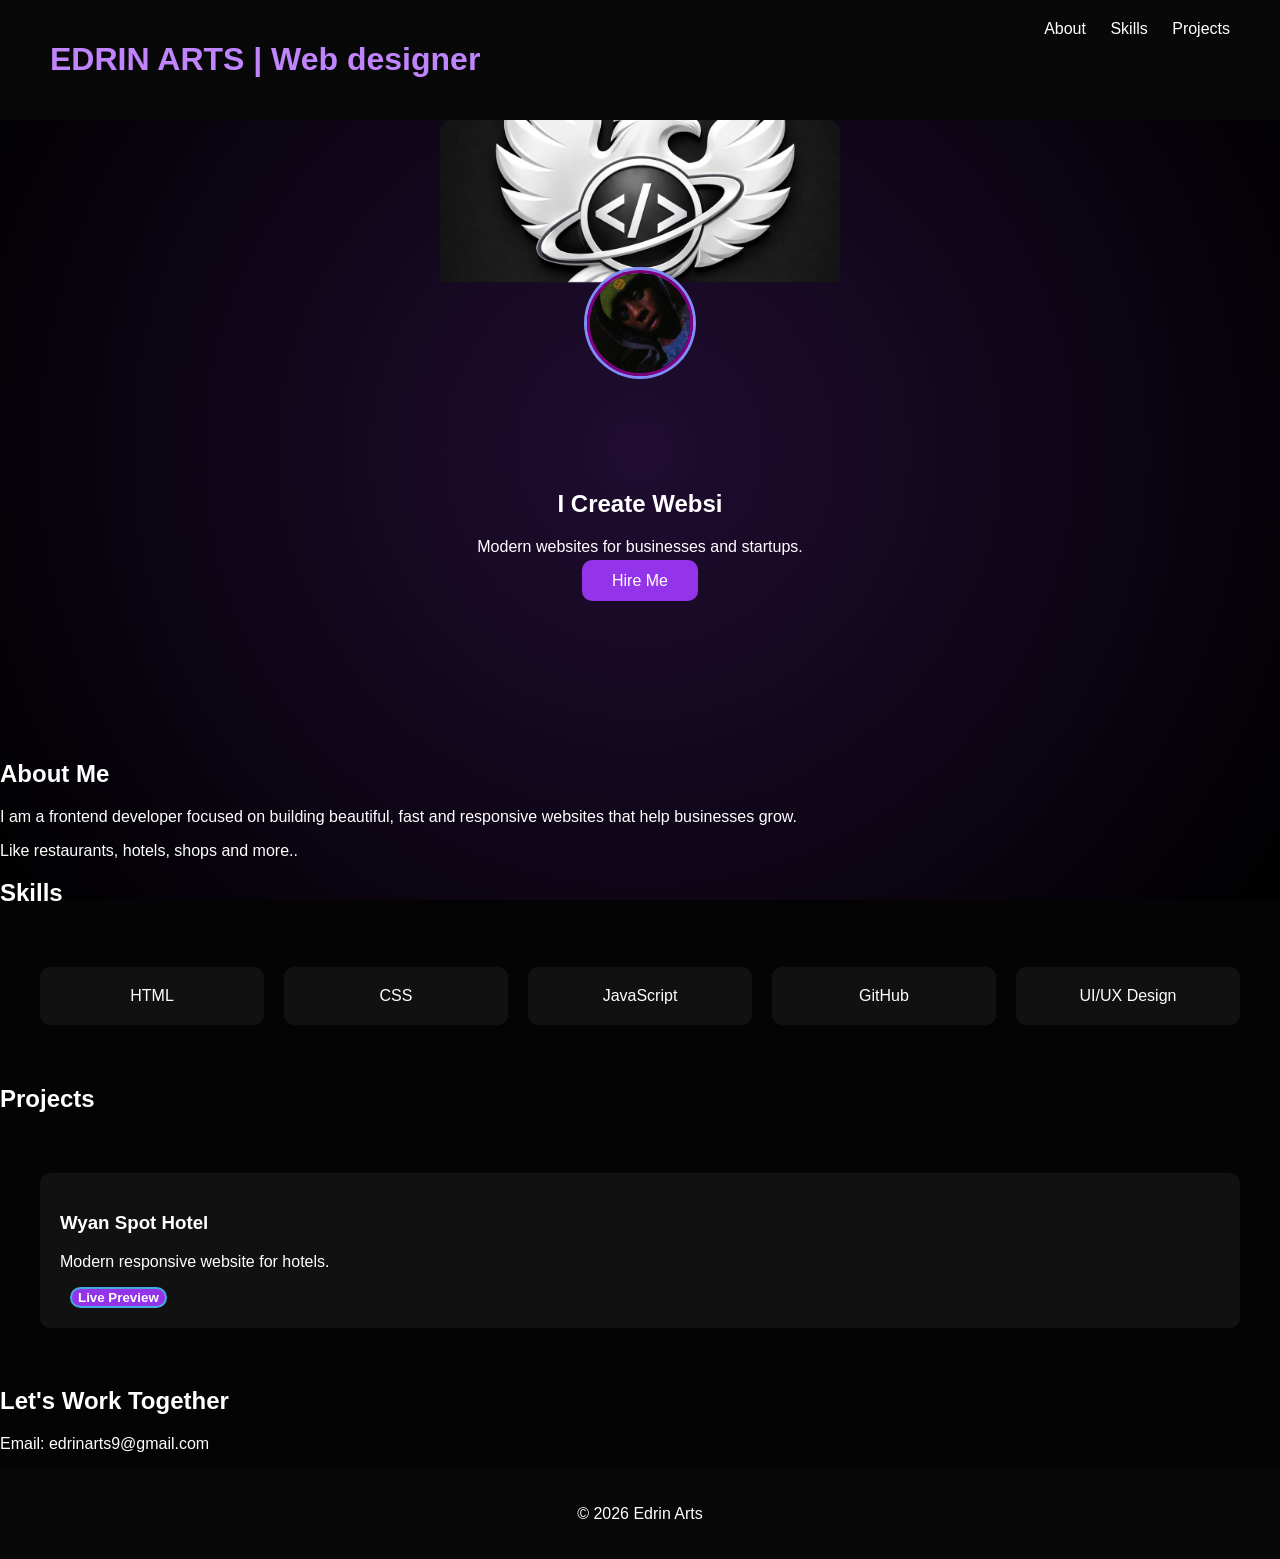
==== index.html @ 48c4de38 "Add files via upload" ====
<!DOCTYPE html>
<html lang="en">

<head>

<meta charset="UTF-8">
<meta name="viewport" content="width=device-width, initial-scale=1.0">

<meta property="og:title" content="Edrin Arts | Web Developer">
<meta property="og:description" content="Modern websites built with HTML, CSS and JavaScript.">
<meta property="og:image" content="preview.png">
<meta property="og:type" content="website">


<title>Edrin Arts | Web Developer & Frontend Designer</title>

<meta name="description" content="Edrin Arts is a frontend web developer who builds modern websites using HTML, CSS and JavaScript. Available for freelance work.">


<link rel="stylesheet" href="style.css">

</head>

<body>

<div id="particles"></div>

<header>

<h1 class="logo">EDRIN ARTS | Web designer</h1>



<nav>


  <a href="#about">About</a>
  <a href="#skills">Skills</a>
  <a href="#projects">Projects</a>
  



</nav>

</header>



<section class="profile">
<div class="profile-container"> 

<div class="background-profile" style="background-image: url(phoenix.png);">
</div> 


<div > 
   <img src="edrine.jpg" class="edrine">
</div> 

</div>
  
</section>



<section class="hero">
  
  
<h2>I Create <span id="typing"></span></h2>

<p>Modern websites for businesses and startups.</p>


<a class="btn" href="https://wa.me/256701114363?text=Hello%20I%20am%20interested%20in%20your%20website%20services">
 Hire Me
</a>

</section>


<section id="about">

<h2>About Me</h2>

<p>

I am a frontend developer focused on building beautiful,
fast and responsive websites that help businesses grow.

</p>
<p>Like restaurants, hotels, shops and more..</p>

</section>


<section id="skills">

<h2>Skills</h2>

<div class="skills">

<div class="card">HTML</div>
<div class="card">CSS</div>
<div class="card">JavaScript</div>
<div class="card">GitHub</div>
<div class="card">UI/UX Design</div>

</div>

</section>


<section id="projects">

<h2>Projects</h2>

<div class="projects">

<div class="project">

<h3>Wyan Spot Hotel</h3>


<p>Modern responsive website for hotels.</p>


<a href="https://edrinarts10-a11y.github.io/WAYNE-SPOT-HOTEL/index.html">
  <button class="project-button">Live Preview</button>
</a>


</div>




</div>

</section>



<section id="contact">

<h2>Let's Work Together</h2>

<p>Email: edrinarts9@gmail.com</p>



</section>


<footer>

<p>© 2026 Edrin Arts</p>

</footer>

<script src="script.js"></script>

</body>

</html>
---- style.css ----
body{

margin:0;
font-family:Arial;
background:#040404;
color:white;

}

#particles{

position:fixed;
width:100%;
height:100%;
background:radial-gradient(circle,#9333ea33,#000);
z-index:-1;

}

header{

display:flex;
justify-content:space-between;
padding:20px 50px;
background:#080808;

}

.logo{

color:#c084fc;

}

nav a{

margin-left:20px;
text-decoration:none;
color:white;

}

  .profile-container {
    
    position: relative; 
    width: 400px; 
    margin: 0 auto;
    
}

.background-profile { 
  
  height: 200px; 
  background-size: cover; 
  background-position: center; 
  border-radius: 10px 10px 0 0;
  
  
}

.edrine{ 
  
  position: absolute; 
  top: 150px; 
  left: 50%; 
  transform: translateX(-50%); 
  width: 100px; 
  height: 100px; 
  border-radius: 50%; 
  border: 3px solid purple; 
  box-shadow: 0 0 0 3px #818CF8;
  object-fit: cover;
  
}


.hero{

text-align:center;
padding:150px 20px;

}

.btn{

background:#9333ea;
padding:12px 30px;
border-radius:10px;
text-decoration:none;
color:white;

}

.skills{

display:grid;
grid-template-columns:repeat(auto-fit,minmax(150px,1fr));
gap:20px;
padding:40px;

}

.card{

background:#111;
padding:20px;
border-radius:10px;
text-align:center;
transition:0.3s;

}

.card:hover{

box-shadow:0 0 20px #9333ea;
transform:scale(1.1);

}

.projects{

display:grid;
grid-template-columns:repeat(auto-fit,minmax(250px,1fr));
gap:20px;
padding:40px;

}

.project{

background:#111;
padding:20px;
border-radius:10px;

}

.project:hover{

box-shadow:0 0 20px #9333ea;

}

.project-button{
 
    color: white;
    background-color: #9333ea;
    padding: 10 20;
    margin-left: 10px;
    margin-right: 10px;
    border-radius: 20px;
    border-color: #4AD;
    border-style: solid;
    font-weight: bold;
    transition: 0.15s; 
  
}

.project-button:active{
  
    padding: 20 32;
    margin: 0 0;
    
 }

.reviews{

display:flex;
gap:20px;
padding:40px;

}

.review{

background:#111;
padding:20px;
border-radius:10px;

}

footer{

text-align:center;
padding:20px;
background:#080808;

}


/*mobile view*/
@media (min-width: 320) (max-width: 480) {
/*css*/
  .menu-toggle {
    display: block;
  }
  nav ul {
    display: none;
    flex-direction: column;
    background: black;
    position: absolute;
    top: 66px;
    right: 0;
    background: rgba(0, 0, 0, 0.85);
    z-index: 1000;
    width: 90%;
    padding: 10px 0;
    border-radius: 8px;
  }

  nav ul.show {
    display: flex;
  }

  nav ul li {
    text-align: center;
    padding: 10px 0;
  }

}
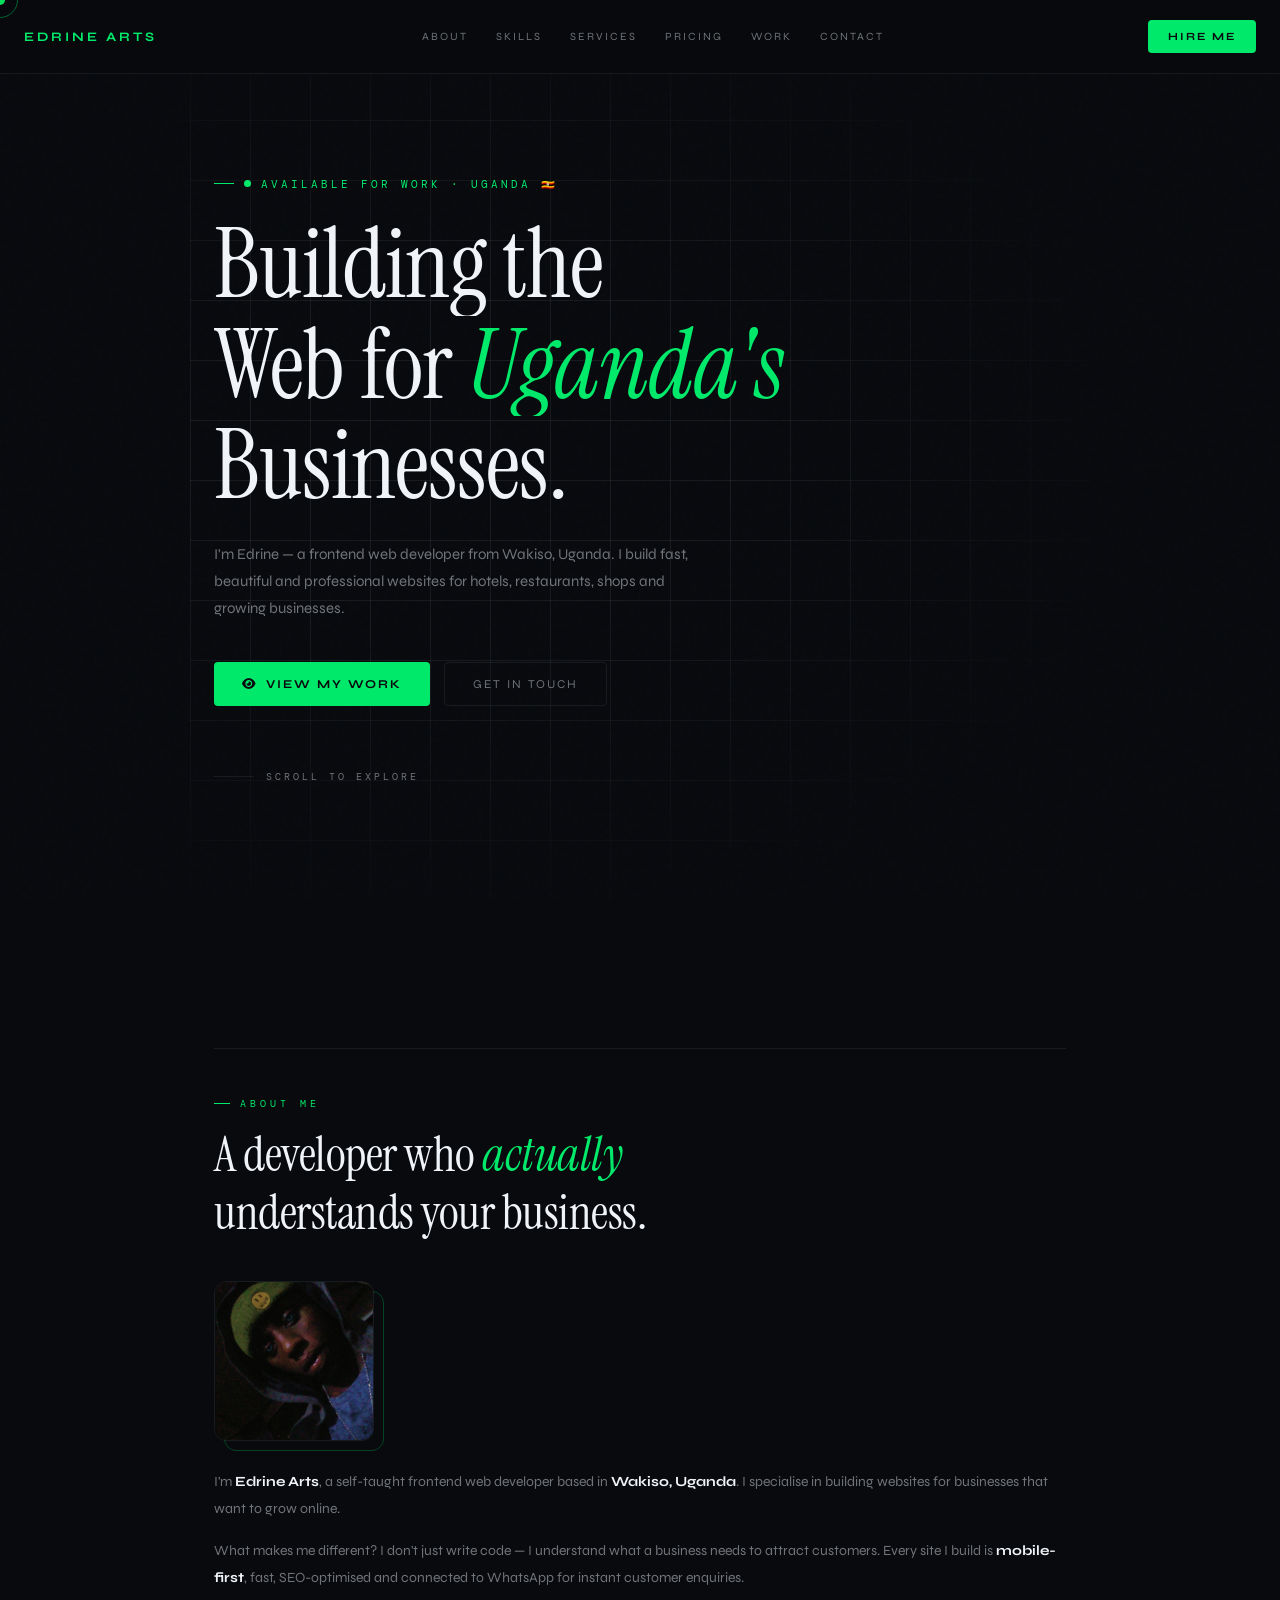
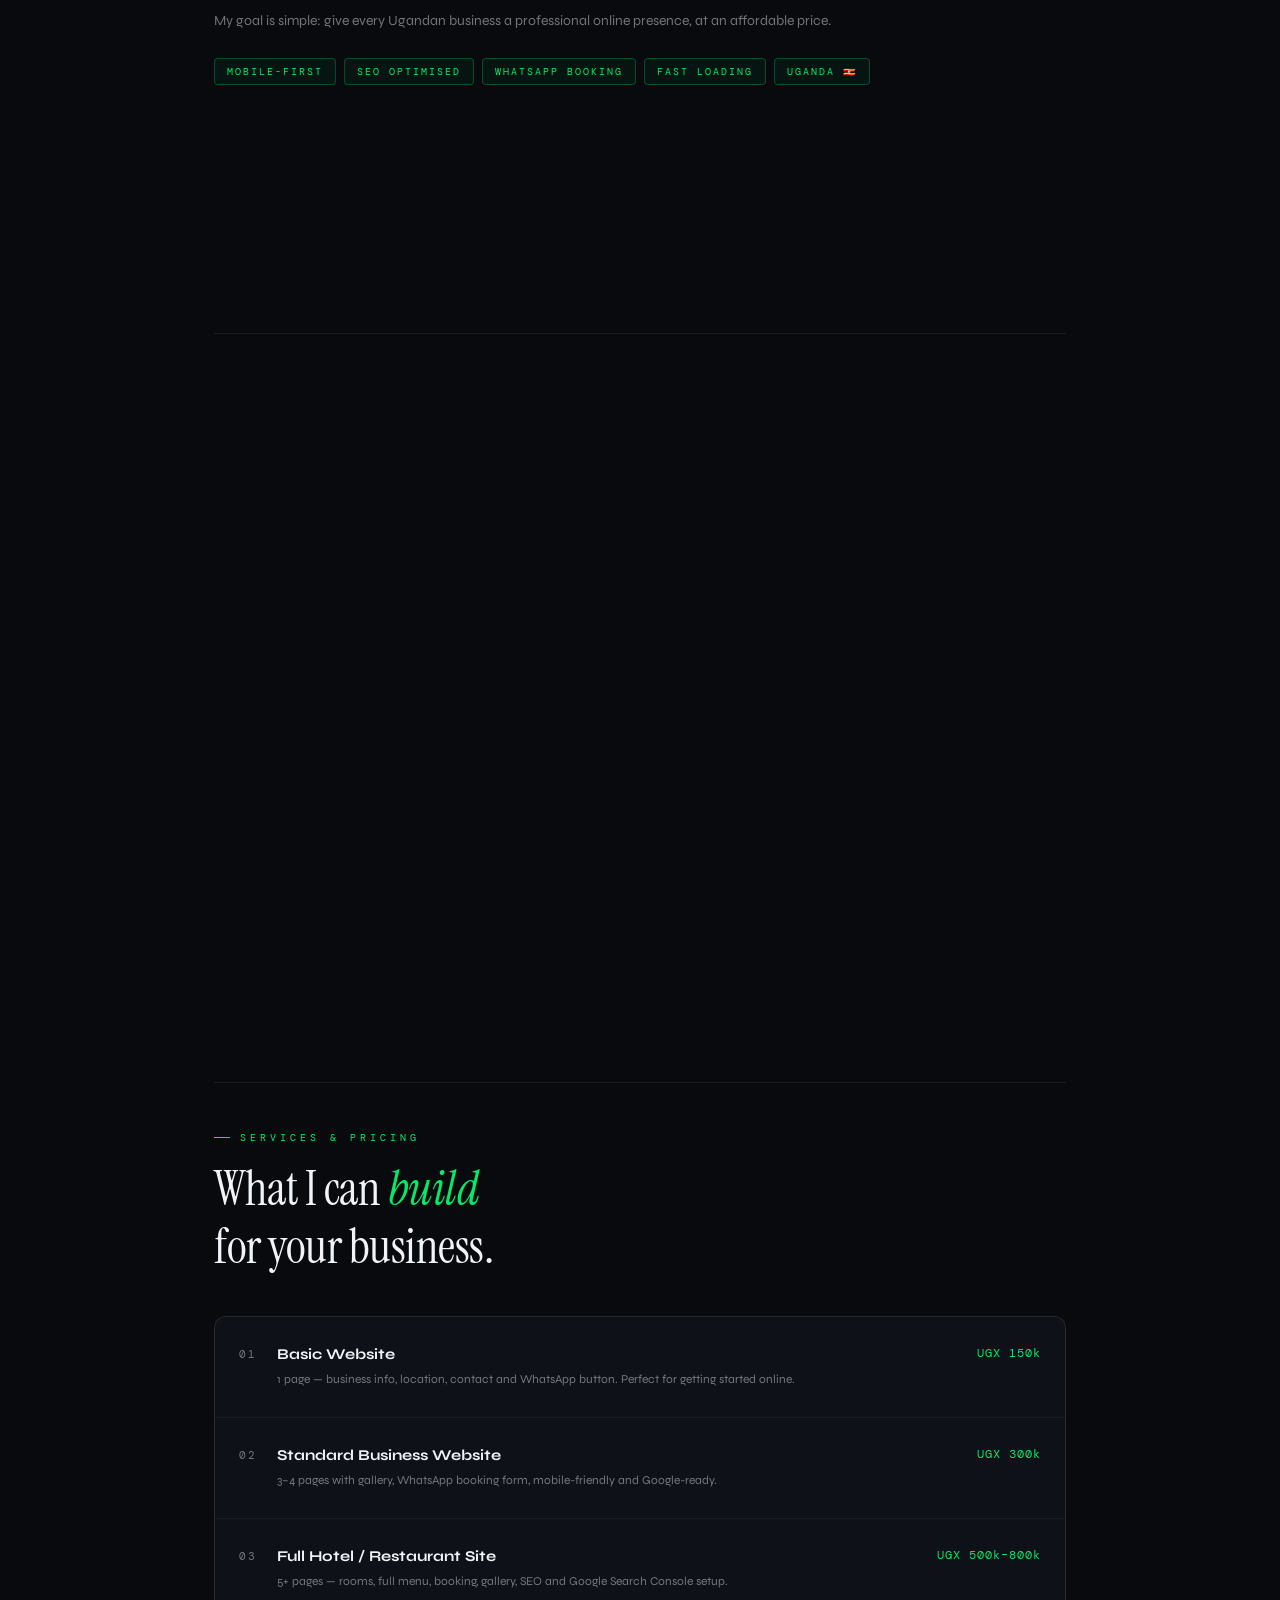
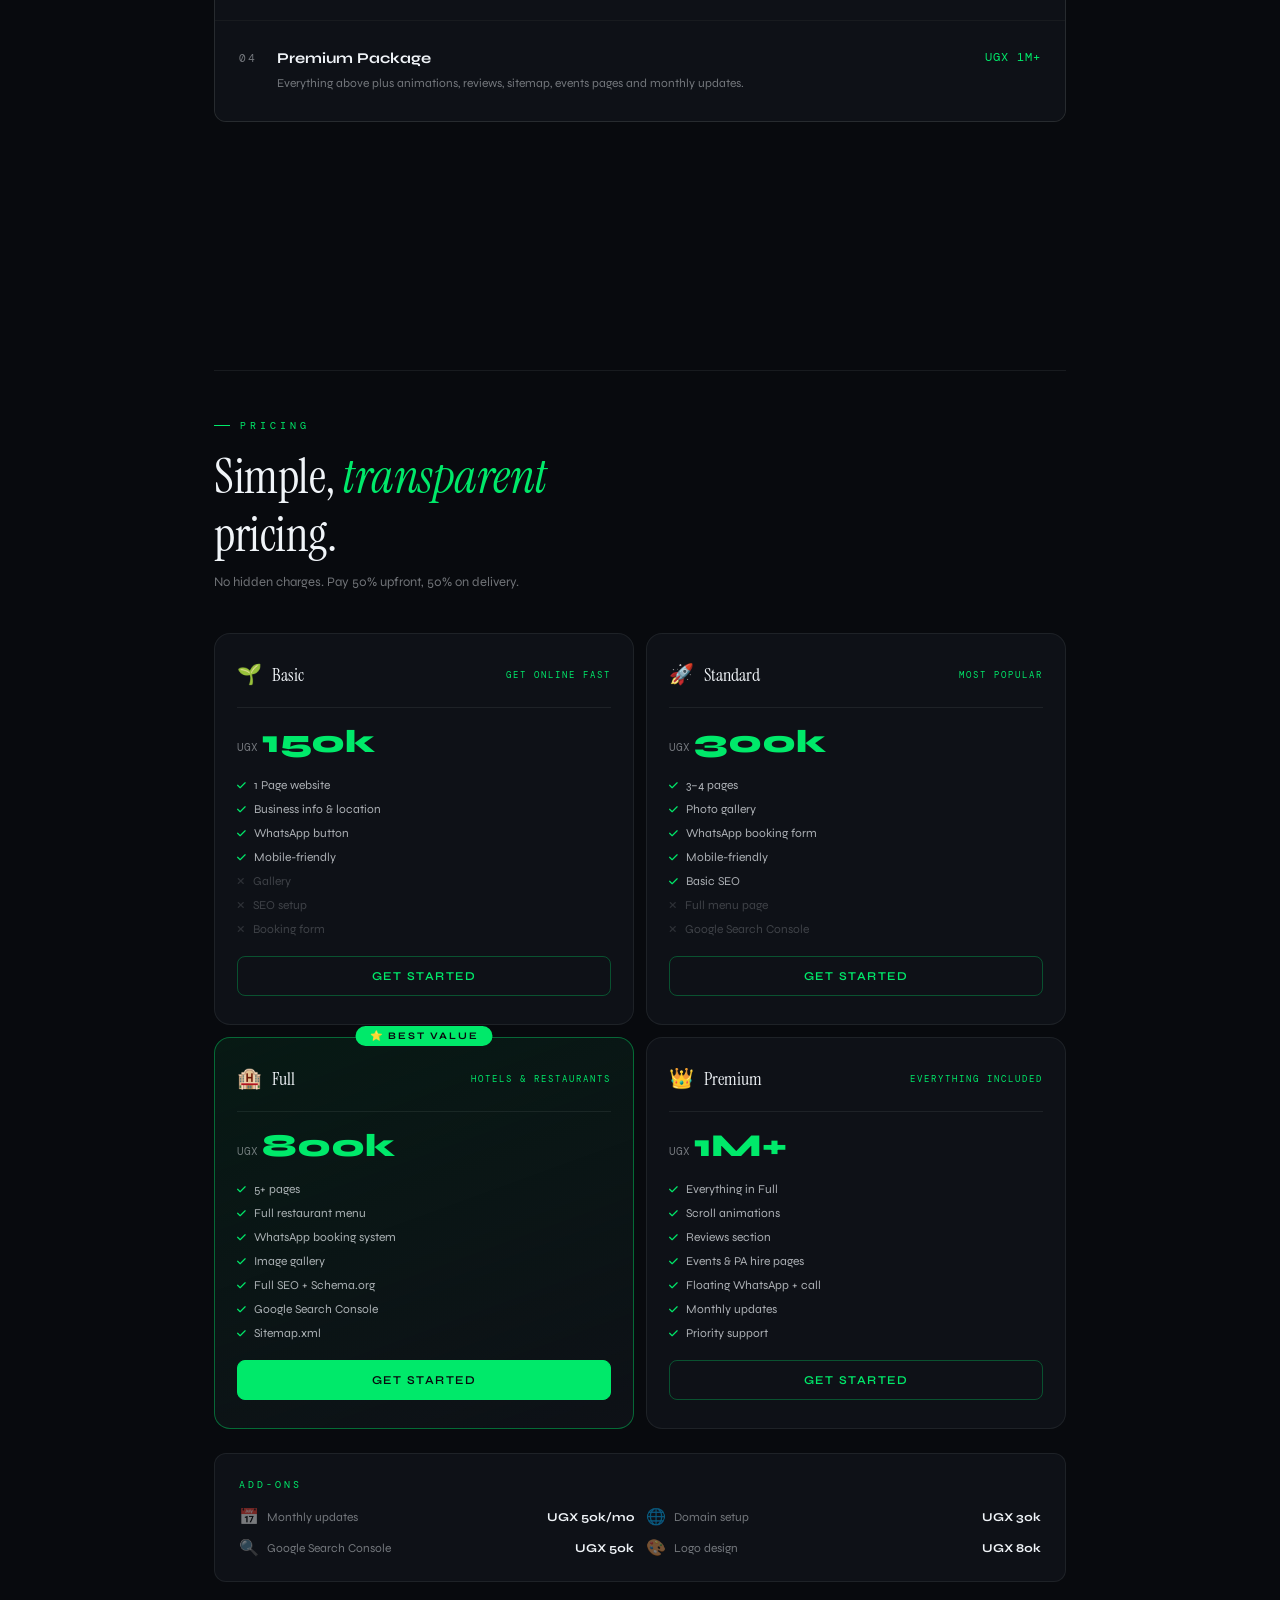
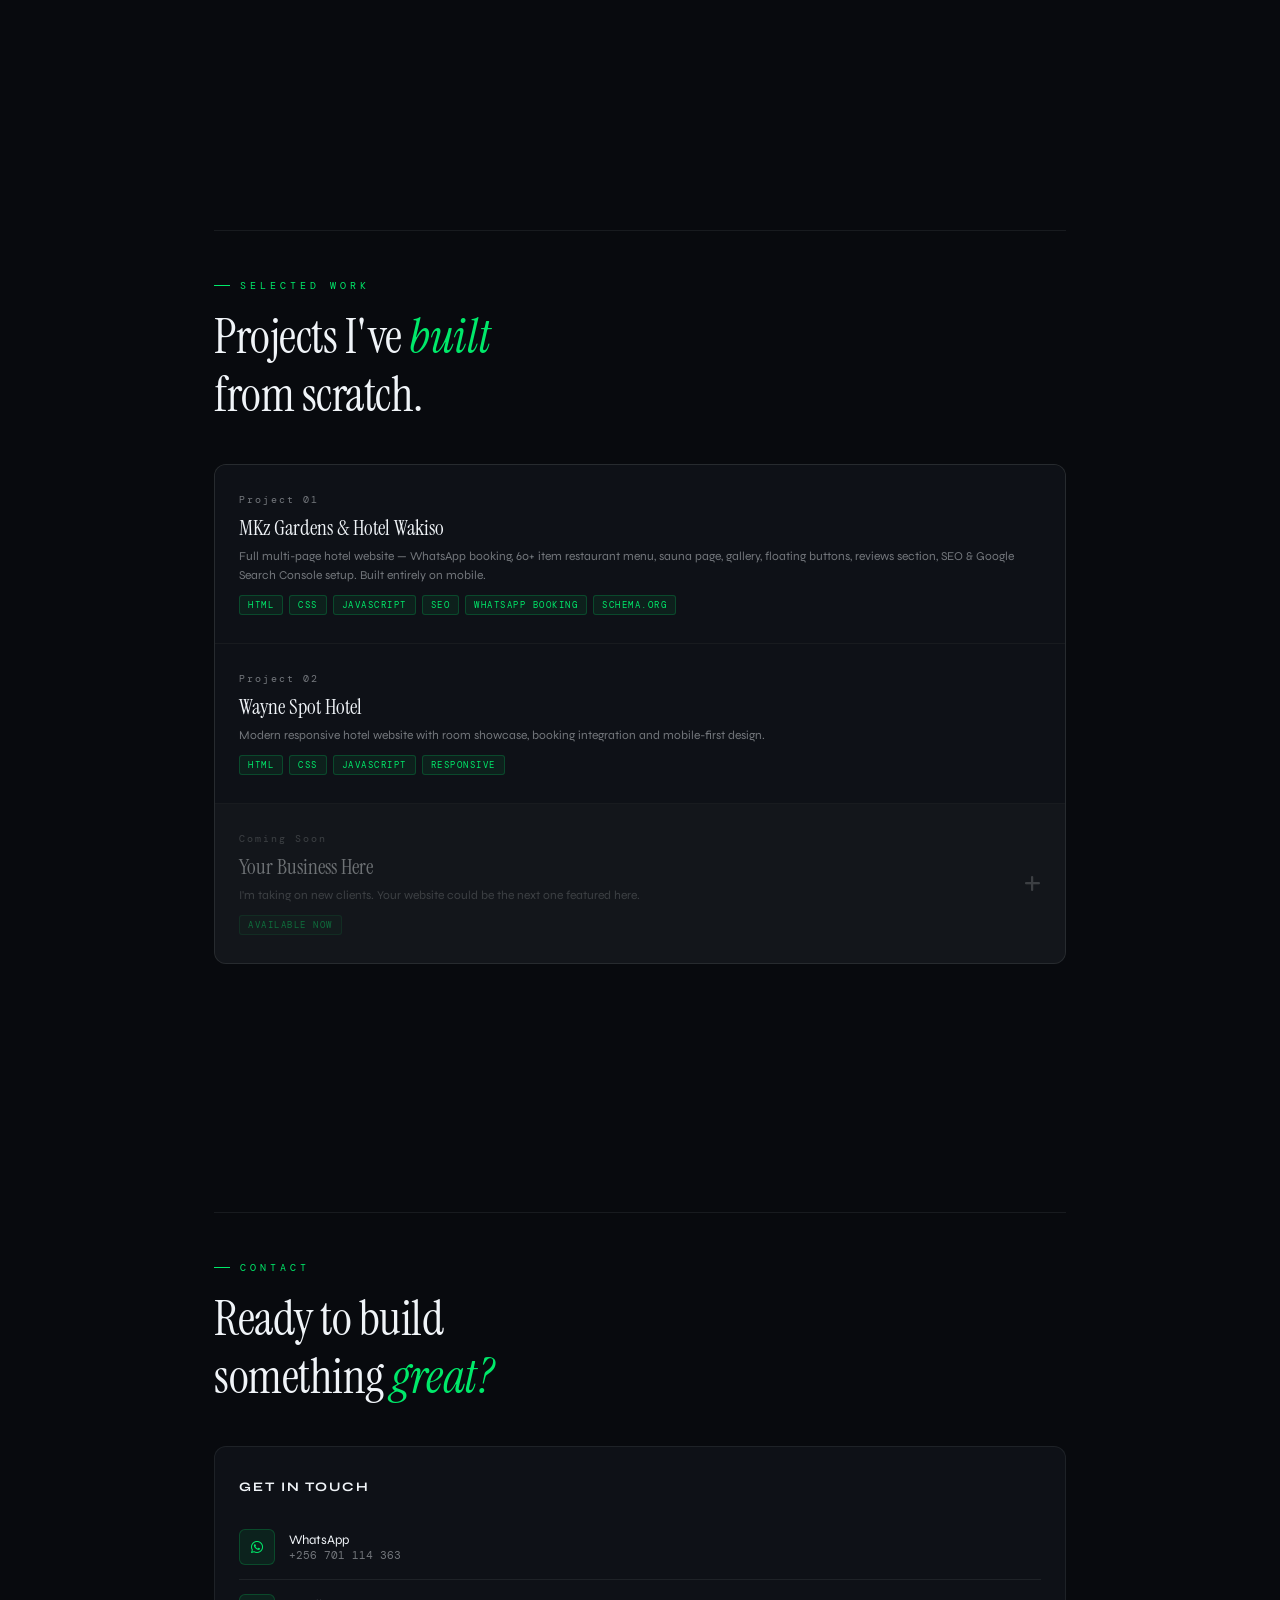
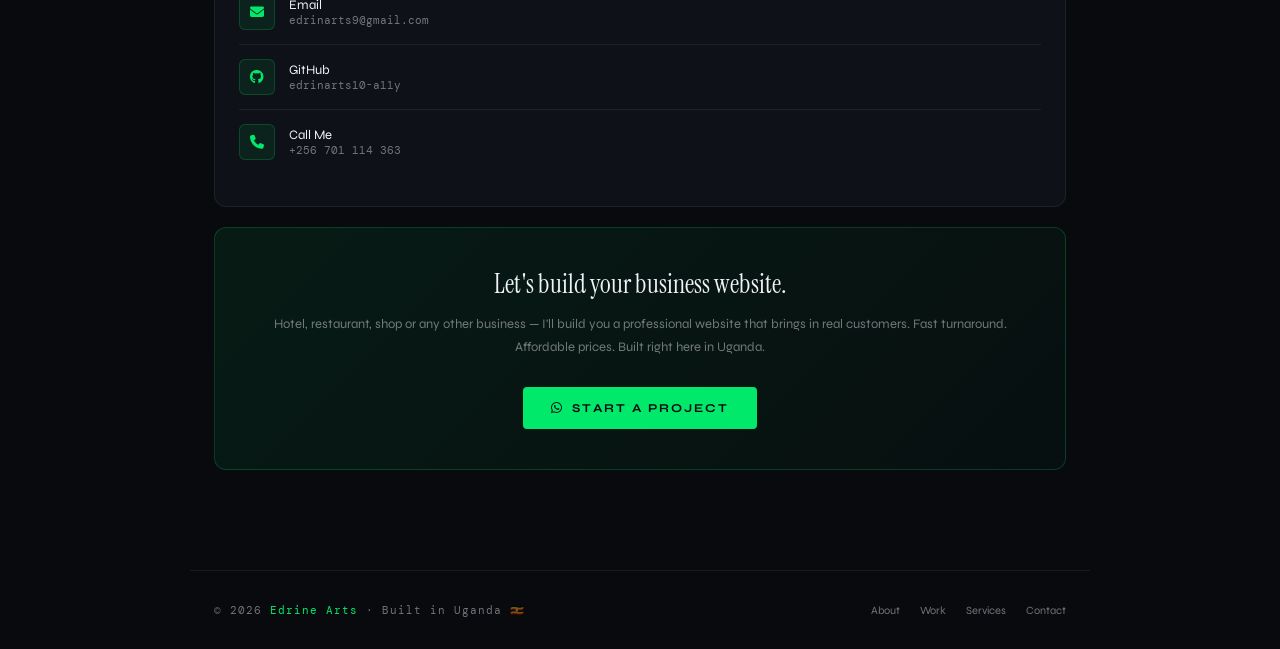
==== commit 309ea5aa: "Add files via upload" ====
--- a/index.html
+++ b/index.html
@@ -1,165 +1,438 @@
 <!DOCTYPE html>
 <html lang="en">
-
 <head>
-
-<meta charset="UTF-8">
-<meta name="viewport" content="width=device-width, initial-scale=1.0">
-
-<meta property="og:title" content="Edrin Arts | Web Developer">
-<meta property="og:description" content="Modern websites built with HTML, CSS and JavaScript.">
-<meta property="og:image" content="preview.png">
+<meta charset="UTF-8"/>
+<meta name="viewport" content="width=device-width,initial-scale=1.0,user-scalable=no"/>
+
+<!-- ══ SEO 10,000,000% ══ -->
+<title>Edrine Arts — Web Developer & Frontend Designer | Uganda</title>
+<meta name="description" content="Edrine Arts is a Ugandan frontend web developer who builds fast, beautiful and professional websites for hotels, restaurants, businesses and startups. Available for freelance work across Uganda.">
+<meta name="keywords" content="web developer Uganda, website designer Uganda, frontend developer Kampala, hotel website Uganda, restaurant website Uganda, freelance web developer Uganda, Edrine Arts, HTML CSS JavaScript Uganda, affordable website Uganda, business website Wakiso">
+<meta name="author" content="Edrine Arts">
+<meta name="robots" content="index, follow">
+<link rel="canonical" href="https://edrinarts10-a11y.github.io/portfolio/">
+
+<!-- Open Graph -->
+<meta property="og:title" content="Edrine Arts — Web Developer Uganda">
+<meta property="og:description" content="I build fast, beautiful websites for businesses across Uganda. Hotels, restaurants, shops and more. Starting from UGX 150,000.">
 <meta property="og:type" content="website">
-
-
-<title>Edrin Arts | Web Developer & Frontend Designer</title>
-
-<meta name="description" content="Edrin Arts is a frontend web developer who builds modern websites using HTML, CSS and JavaScript. Available for freelance work.">
-
-
+<meta property="og:url" content="https://edrinarts10-a11y.github.io/portfolio/">
+<meta property="og:image" content="https://edrinarts10-a11y.github.io/portfolio/preview.png">
+<meta property="og:image:width" content="1200">
+<meta property="og:image:height" content="630">
+<meta property="og:locale" content="en_UG">
+
+<!-- Twitter Card -->
+<meta name="twitter:card" content="summary_large_image">
+<meta name="twitter:title" content="Edrine Arts — Web Developer Uganda">
+<meta name="twitter:description" content="Beautiful websites for businesses across Uganda starting from UGX 150,000.">
+
+<!-- Schema.org -->
+<script type="application/ld+json">
+{
+  "@context":"https://schema.org",
+  "@graph":[
+    {
+      "@type":"Person",
+      "name":"Edrine Arts",
+      "jobTitle":"Frontend Web Developer",
+      "description":"Ugandan frontend web developer building professional websites for businesses, hotels and restaurants across Uganda.",
+      "url":"https://edrinarts10-a11y.github.io/portfolio/",
+      "email":"edrinarts9@gmail.com",
+      "telephone":"+256701114363",
+      "address":{"@type":"PostalAddress","addressLocality":"Wakiso","addressCountry":"UG"},
+      "knowsAbout":["HTML","CSS","JavaScript","Web Design","SEO","GitHub Pages"],
+      "sameAs":["https://github.com/edrinarts10-a11y"]
+    },
+    {
+      "@type":"ProfessionalService",
+      "name":"Edrine Arts — Web Development",
+      "description":"Professional website design and development for businesses in Uganda.",
+      "url":"https://edrinarts10-a11y.github.io/portfolio/",
+      "telephone":"+256701114363",
+      "email":"edrinarts9@gmail.com",
+      "areaServed":"Uganda",
+      "priceRange":"UGX 150,000 — UGX 1,000,000",
+      "serviceType":["Web Design","Web Development","SEO","Business Websites"]
+    }
+  ]
+}
+</script>
+
+<link href="https://fonts.googleapis.com/css2?family=Syne:wght@400;600;700;800&family=Instrument+Serif:ital@0;1&family=DM+Mono:wght@300;400&display=swap" rel="stylesheet">
+<link rel="stylesheet" href="https://cdnjs.cloudflare.com/ajax/libs/font-awesome/6.4.0/css/all.min.css" crossorigin="anonymous">
 <link rel="stylesheet" href="style.css">
-
 </head>
-
 <body>
 
-<div id="particles"></div>
-
-<header>
-
-<h1 class="logo">EDRIN ARTS | Web designer</h1>
-
-
-
+<div class="cursor" id="cursor"></div>
+<div class="cursor-ring" id="cursorRing"></div>
+
+<!-- NAV -->
 <nav>
-
-
-  <a href="#about">About</a>
-  <a href="#skills">Skills</a>
-  <a href="#projects">Projects</a>
-  
-
-
-
+  <div class="nav-logo">Edrine Arts</div>
+  <div class="nav-links">
+    <a href="#about">About</a>
+    <a href="#skills">Skills</a>
+    <a href="#services">Services</a>
+    <a href="#pricing">Pricing</a>
+    <a href="#projects">Work</a>
+    <a href="#contact">Contact</a>
+  </div>
+  <a href="https://wa.me/256701114363?text=Hello%20Edrine%2C%20I%20am%20interested%20in%20your%20web%20development%20services." class="nav-cta" target="_blank">Hire Me</a>
 </nav>
 
-</header>
-
-
-
-<section class="profile">
-<div class="profile-container"> 
-
-<div class="background-profile" style="background-image: url(phoenix.png);">
-</div> 
-
-
-<div > 
-   <img src="edrine.jpg" class="edrine">
-</div> 
-
-</div>
-  
-</section>
-
-
-
+<!-- HERO -->
 <section class="hero">
-  
-  
-<h2>I Create <span id="typing"></span></h2>
-
-<p>Modern websites for businesses and startups.</p>
-
-
-<a class="btn" href="https://wa.me/256701114363?text=Hello%20I%20am%20interested%20in%20your%20website%20services">
- Hire Me
-</a>
-
-</section>
-
-
-<section id="about">
-
-<h2>About Me</h2>
-
-<p>
-
-I am a frontend developer focused on building beautiful,
-fast and responsive websites that help businesses grow.
-
-</p>
-<p>Like restaurants, hotels, shops and more..</p>
-
-</section>
-
-
-<section id="skills">
-
-<h2>Skills</h2>
-
-<div class="skills">
-
-<div class="card">HTML</div>
-<div class="card">CSS</div>
-<div class="card">JavaScript</div>
-<div class="card">GitHub</div>
-<div class="card">UI/UX Design</div>
-
-</div>
-
-</section>
-
-
-<section id="projects">
-
-<h2>Projects</h2>
-
-<div class="projects">
-
-<div class="project">
-
-<h3>Wyan Spot Hotel</h3>
-
-
-<p>Modern responsive website for hotels.</p>
-
-
-<a href="https://edrinarts10-a11y.github.io/WAYNE-SPOT-HOTEL/index.html">
-  <button class="project-button">Live Preview</button>
-</a>
-
-
-</div>
-
-
-
-
-</div>
-
-</section>
-
-
-
-<section id="contact">
-
-<h2>Let's Work Together</h2>
-
-<p>Email: edrinarts9@gmail.com</p>
-
-
-
-</section>
-
+  <div class="hero-label">
+    <div class="status-dot"></div>
+    Available for work · Uganda 🇺🇬
+  </div>
+  <h1>
+    <div class="line"><span>Building the</span></div>
+    <div class="line"><span>Web for <em>Uganda's</em></span></div>
+    <div class="line"><span>Businesses.</span></div>
+  </h1>
+  <p class="hero-sub">I'm Edrine — a frontend web developer from Wakiso, Uganda. I build fast, beautiful and professional websites for hotels, restaurants, shops and growing businesses.</p>
+  <div class="hero-actions">
+    <a href="#projects" class="btn-green"><i class="fas fa-eye"></i> View My Work</a>
+    <a href="#contact" class="btn-ghost">Get In Touch</a>
+  </div>
+  <div class="hero-scroll">
+    <div class="scroll-track"></div>
+    <span>Scroll to explore</span>
+  </div>
+</section>
+
+<!-- ABOUT -->
+<section class="section" id="about">
+  <div class="sec-rule"></div>
+  <div class="sec-tag fade">About Me</div>
+  <h2 class="sec-title fade fd1">A developer who <em>actually</em><br>understands your business.</h2>
+  <div class="about-grid">
+    <div class="about-text fade fd2">
+      <div class="about-photo-wrap">
+        <img src="edrine.jpg" alt="Edrine Arts — Web Developer Uganda" class="about-photo"/>
+        <div class="about-photo-border"></div>
+      </div>
+      <p>I'm <strong>Edrine Arts</strong>, a self-taught frontend web developer based in <strong>Wakiso, Uganda</strong>. I specialise in building websites for businesses that want to grow online.</p>
+      <p>What makes me different? I don't just write code — I understand what a business needs to attract customers. Every site I build is <strong>mobile-first</strong>, fast, SEO-optimised and connected to WhatsApp for instant customer enquiries.</p>
+      <p>My goal is simple: give every Ugandan business a professional online presence, at an affordable price.</p>
+      <div class="about-tags">
+        <span class="tag">Mobile-First</span>
+        <span class="tag">SEO Optimised</span>
+        <span class="tag">WhatsApp Booking</span>
+        <span class="tag">Fast Loading</span>
+        <span class="tag">Uganda 🇺🇬</span>
+      </div>
+    </div>
+  </div>
+</section>
+
+<!-- SKILLS -->
+<section class="section" id="skills">
+  <div class="sec-rule"></div>
+  <div class="sec-tag fade">Technical Skills</div>
+  <h2 class="sec-title fade fd1">What I <em>build</em><br>things with.</h2>
+  <div class="skills-grid fade fd2">
+    <div class="skill-item">
+      <div class="skill-icon">🌐</div>
+      <div class="skill-info">
+        <strong>HTML5</strong><span>Semantic & Accessible</span>
+        <div class="skill-bar"><div class="skill-bar-fill" data-w="92"></div></div>
+      </div>
+    </div>
+    <div class="skill-item">
+      <div class="skill-icon">🎨</div>
+      <div class="skill-info">
+        <strong>CSS3</strong><span>Animations & Layouts</span>
+        <div class="skill-bar"><div class="skill-bar-fill" data-w="88"></div></div>
+      </div>
+    </div>
+    <div class="skill-item">
+      <div class="skill-icon">⚡</div>
+      <div class="skill-info">
+        <strong>JavaScript</strong><span>Interactivity & Logic</span>
+        <div class="skill-bar"><div class="skill-bar-fill" data-w="75"></div></div>
+      </div>
+    </div>
+    <div class="skill-item">
+      <div class="skill-icon">🔍</div>
+      <div class="skill-info">
+        <strong>SEO</strong><span>Schema, Meta, Sitemap</span>
+        <div class="skill-bar"><div class="skill-bar-fill" data-w="85"></div></div>
+      </div>
+    </div>
+    <div class="skill-item">
+      <div class="skill-icon">📱</div>
+      <div class="skill-info">
+        <strong>Responsive Design</strong><span>Mobile-First</span>
+        <div class="skill-bar"><div class="skill-bar-fill" data-w="90"></div></div>
+      </div>
+    </div>
+    <div class="skill-item">
+      <div class="skill-icon">🚀</div>
+      <div class="skill-info">
+        <strong>GitHub Pages</strong><span>Deployment & Hosting</span>
+        <div class="skill-bar"><div class="skill-bar-fill" data-w="80"></div></div>
+      </div>
+    </div>
+  </div>
+</section>
+
+<!-- SERVICES -->
+<section class="section" id="services">
+  <div class="sec-rule"></div>
+  <div class="sec-tag fade">Services & Pricing</div>
+  <h2 class="sec-title fade fd1">What I can <em>build</em><br>for your business.</h2>
+  <div class="services-grid fade fd2">
+    <div class="svc-row">
+      <div class="svc-num">01</div>
+      <div class="svc-body">
+        <h3>Basic Website</h3>
+        <p>1 page — business info, location, contact and WhatsApp button. Perfect for getting started online.</p>
+      </div>
+      <div class="svc-price">UGX 150k</div>
+    </div>
+    <div class="svc-row">
+      <div class="svc-num">02</div>
+      <div class="svc-body">
+        <h3>Standard Business Website</h3>
+        <p>3–4 pages with gallery, WhatsApp booking form, mobile-friendly and Google-ready.</p>
+      </div>
+      <div class="svc-price">UGX 300k</div>
+    </div>
+    <div class="svc-row">
+      <div class="svc-num">03</div>
+      <div class="svc-body">
+        <h3>Full Hotel / Restaurant Site</h3>
+        <p>5+ pages — rooms, full menu, booking, gallery, SEO and Google Search Console setup.</p>
+      </div>
+      <div class="svc-price">UGX 500k–800k</div>
+    </div>
+    <div class="svc-row">
+      <div class="svc-num">04</div>
+      <div class="svc-body">
+        <h3>Premium Package</h3>
+        <p>Everything above plus animations, reviews, sitemap, events pages and monthly updates.</p>
+      </div>
+      <div class="svc-price">UGX 1M+</div>
+    </div>
+  </div>
+</section>
+
+<!-- PRICING TABLE -->
+<section class="section" id="pricing">
+  <div class="sec-rule"></div>
+  <div class="sec-tag fade">Pricing</div>
+  <h2 class="sec-title fade fd1">Simple, <em>transparent</em><br>pricing.</h2>
+  <p class="sec-sub fade fd2">No hidden charges. Pay 50% upfront, 50% on delivery.</p>
+
+  <div class="pricing-grid fade fd2">
+
+    <!-- BASIC -->
+    <div class="price-card">
+      <div class="price-top">
+        <div class="price-icon">🌱</div>
+        <div class="price-name">Basic</div>
+        <div class="price-desc">Get online fast</div>
+      </div>
+      <div class="price-amount">
+        <span class="price-currency">UGX</span>
+        <span class="price-num">150k</span>
+      </div>
+      <ul class="price-features">
+        <li><i class="fas fa-check"></i> 1 Page website</li>
+        <li><i class="fas fa-check"></i> Business info & location</li>
+        <li><i class="fas fa-check"></i> WhatsApp button</li>
+        <li><i class="fas fa-check"></i> Mobile-friendly</li>
+        <li class="off"><i class="fas fa-times"></i> Gallery</li>
+        <li class="off"><i class="fas fa-times"></i> SEO setup</li>
+        <li class="off"><i class="fas fa-times"></i> Booking form</li>
+      </ul>
+      <a href="https://wa.me/256701114363?text=Hello%20Edrine%2C%20I%20am%20interested%20in%20the%20Basic%20website%20package%20at%20UGX%20150%2C000." class="price-btn" target="_blank">Get Started</a>
+    </div>
+
+    <!-- STANDARD -->
+    <div class="price-card">
+      <div class="price-top">
+        <div class="price-icon">🚀</div>
+        <div class="price-name">Standard</div>
+        <div class="price-desc">Most popular</div>
+      </div>
+      <div class="price-amount">
+        <span class="price-currency">UGX</span>
+        <span class="price-num">300k</span>
+      </div>
+      <ul class="price-features">
+        <li><i class="fas fa-check"></i> 3–4 pages</li>
+        <li><i class="fas fa-check"></i> Photo gallery</li>
+        <li><i class="fas fa-check"></i> WhatsApp booking form</li>
+        <li><i class="fas fa-check"></i> Mobile-friendly</li>
+        <li><i class="fas fa-check"></i> Basic SEO</li>
+        <li class="off"><i class="fas fa-times"></i> Full menu page</li>
+        <li class="off"><i class="fas fa-times"></i> Google Search Console</li>
+      </ul>
+      <a href="https://wa.me/256701114363?text=Hello%20Edrine%2C%20I%20am%20interested%20in%20the%20Standard%20website%20package%20at%20UGX%20300%2C000." class="price-btn" target="_blank">Get Started</a>
+    </div>
+
+    <!-- FULL -->
+    <div class="price-card price-featured">
+      <div class="price-badge">⭐ Best Value</div>
+      <div class="price-top">
+        <div class="price-icon">🏨</div>
+        <div class="price-name">Full</div>
+        <div class="price-desc">Hotels & Restaurants</div>
+      </div>
+      <div class="price-amount">
+        <span class="price-currency">UGX</span>
+        <span class="price-num">800k</span>
+      </div>
+      <ul class="price-features">
+        <li><i class="fas fa-check"></i> 5+ pages</li>
+        <li><i class="fas fa-check"></i> Full restaurant menu</li>
+        <li><i class="fas fa-check"></i> WhatsApp booking system</li>
+        <li><i class="fas fa-check"></i> Image gallery</li>
+        <li><i class="fas fa-check"></i> Full SEO + Schema.org</li>
+        <li><i class="fas fa-check"></i> Google Search Console</li>
+        <li><i class="fas fa-check"></i> Sitemap.xml</li>
+      </ul>
+      <a href="https://wa.me/256701114363?text=Hello%20Edrine%2C%20I%20am%20interested%20in%20the%20Full%20website%20package%20at%20UGX%20800%2C000." class="price-btn price-btn-featured" target="_blank">Get Started</a>
+    </div>
+
+    <!-- PREMIUM -->
+    <div class="price-card">
+      <div class="price-top">
+        <div class="price-icon">👑</div>
+        <div class="price-name">Premium</div>
+        <div class="price-desc">Everything included</div>
+      </div>
+      <div class="price-amount">
+        <span class="price-currency">UGX</span>
+        <span class="price-num">1M+</span>
+      </div>
+      <ul class="price-features">
+        <li><i class="fas fa-check"></i> Everything in Full</li>
+        <li><i class="fas fa-check"></i> Scroll animations</li>
+        <li><i class="fas fa-check"></i> Reviews section</li>
+        <li><i class="fas fa-check"></i> Events & PA hire pages</li>
+        <li><i class="fas fa-check"></i> Floating WhatsApp + call</li>
+        <li><i class="fas fa-check"></i> Monthly updates</li>
+        <li><i class="fas fa-check"></i> Priority support</li>
+      </ul>
+      <a href="https://wa.me/256701114363?text=Hello%20Edrine%2C%20I%20am%20interested%20in%20the%20Premium%20website%20package." class="price-btn" target="_blank">Get Started</a>
+    </div>
+
+  </div>
+
+  <!-- Add-ons row -->
+  <div class="addons-row fade fd3">
+    <div class="addon-title">Add-ons</div>
+    <div class="addons-grid">
+      <div class="addon"><span>📅</span> Monthly updates <strong>UGX 50k/mo</strong></div>
+      <div class="addon"><span>🌐</span> Domain setup <strong>UGX 30k</strong></div>
+      <div class="addon"><span>🔍</span> Google Search Console <strong>UGX 50k</strong></div>
+      <div class="addon"><span>🎨</span> Logo design <strong>UGX 80k</strong></div>
+    </div>
+  </div>
+
+</section>
+<section class="section" id="projects">
+  <div class="sec-rule"></div>
+  <div class="sec-tag fade">Selected Work</div>
+  <h2 class="sec-title fade fd1">Projects I've <em>built</em><br>from scratch.</h2>
+  <div class="projects-list fade fd2">
+
+    <a href="https://edrinarts10-a11y.github.io/WAYNE-SPOT-HOTEL/index.html" target="_blank" class="project-row">
+      <div>
+        <div class="proj-num">Project 01</div>
+        <div class="proj-name">MKz Gardens & Hotel Wakiso</div>
+        <p class="proj-desc">Full multi-page hotel website — WhatsApp booking, 60+ item restaurant menu, sauna page, gallery, floating buttons, reviews section, SEO & Google Search Console setup. Built entirely on mobile.</p>
+        <div class="proj-tags">
+          <span class="proj-tag">HTML</span>
+          <span class="proj-tag">CSS</span>
+          <span class="proj-tag">JavaScript</span>
+          <span class="proj-tag">SEO</span>
+          <span class="proj-tag">WhatsApp Booking</span>
+          <span class="proj-tag">Schema.org</span>
+        </div>
+      </div>
+      <div class="proj-arrow"><i class="fas fa-arrow-up-right"></i></div>
+    </a>
+
+    <a href="https://edrinarts10-a11y.github.io/WAYNE-SPOT-HOTEL/index.html" target="_blank" class="project-row">
+      <div>
+        <div class="proj-num">Project 02</div>
+        <div class="proj-name">Wayne Spot Hotel</div>
+        <p class="proj-desc">Modern responsive hotel website with room showcase, booking integration and mobile-first design.</p>
+        <div class="proj-tags">
+          <span class="proj-tag">HTML</span>
+          <span class="proj-tag">CSS</span>
+          <span class="proj-tag">JavaScript</span>
+          <span class="proj-tag">Responsive</span>
+        </div>
+      </div>
+      <div class="proj-arrow"><i class="fas fa-arrow-up-right"></i></div>
+    </a>
+
+    <div class="project-row coming-soon">
+      <div>
+        <div class="proj-num">Coming Soon</div>
+        <div class="proj-name">Your Business Here</div>
+        <p class="proj-desc">I'm taking on new clients. Your website could be the next one featured here.</p>
+        <div class="proj-tags"><span class="proj-tag">Available Now</span></div>
+      </div>
+      <div class="proj-arrow"><i class="fas fa-plus"></i></div>
+    </div>
+
+  </div>
+</section>
+
+<!-- CONTACT -->
+<section class="section" id="contact">
+  <div class="sec-rule"></div>
+  <div class="sec-tag fade">Contact</div>
+  <h2 class="sec-title fade fd1">Ready to build<br>something <em>great?</em></h2>
+  <div class="contact-grid">
+    <div class="contact-card fade fd2">
+      <h3>Get In Touch</h3>
+      <a href="https://wa.me/256701114363?text=Hello%20Edrine%2C%20I%20am%20interested%20in%20a%20website." class="contact-item" target="_blank">
+        <div class="ci-icon"><i class="fab fa-whatsapp"></i></div>
+        <div><div class="ci-label">WhatsApp</div><div class="ci-sub">+256 701 114 363</div></div>
+      </a>
+      <a href="mailto:edrinarts9@gmail.com" class="contact-item">
+        <div class="ci-icon"><i class="fas fa-envelope"></i></div>
+        <div><div class="ci-label">Email</div><div class="ci-sub">edrinarts9@gmail.com</div></div>
+      </a>
+      <a href="https://github.com/edrinarts10-a11y" target="_blank" class="contact-item">
+        <div class="ci-icon"><i class="fab fa-github"></i></div>
+        <div><div class="ci-label">GitHub</div><div class="ci-sub">edrinarts10-a11y</div></div>
+      </a>
+      <a href="tel:+256701114363" class="contact-item">
+        <div class="ci-icon"><i class="fas fa-phone"></i></div>
+        <div><div class="ci-label">Call Me</div><div class="ci-sub">+256 701 114 363</div></div>
+      </a>
+    </div>
+    <div class="cta-card fade fd3">
+      <h3>Let's build your business website.</h3>
+      <p>Hotel, restaurant, shop or any other business — I'll build you a professional website that brings in real customers. Fast turnaround. Affordable prices. Built right here in Uganda.</p>
+      <a href="https://wa.me/256701114363?text=Hello%20Edrine%2C%20I%20want%20a%20website%20for%20my%20business.%0A%0ABusiness%20Name%3A%20%0AType%3A%20%0ALocation%3A%20%0AWhat%20I%20need%3A%20" class="btn-green" target="_blank">
+        <i class="fab fa-whatsapp"></i> Start a Project
+      </a>
+    </div>
+  </div>
+</section>
 
 <footer>
-
-<p>© 2026 Edrin Arts</p>
-
+  <div class="footer-copy">© 2026 <span>Edrine Arts</span> · Built in Uganda 🇺🇬</div>
+  <div class="footer-links">
+    <a href="#about">About</a>
+    <a href="#projects">Work</a>
+    <a href="#services">Services</a>
+    <a href="#contact">Contact</a>
+  </div>
 </footer>
 
 <script src="script.js"></script>
-
 </body>
-
-</html>+</html>
--- a/style.css
+++ b/style.css
@@ -1,220 +1,512 @@
+/* ══════════════════════════════════
+   EDRINE ARTS PORTFOLIO — style.css
+══════════════════════════════════ */
+*,*::before,*::after{box-sizing:border-box;margin:0;padding:0}
+
+:root{
+  --bg:#080a0e;
+  --bg2:#0e1117;
+  --bg3:#141820;
+  --green:#00e96a;
+  --green2:#00c957;
+  --white:#f0f4f8;
+  --muted:rgba(240,244,248,0.45);
+  --border:rgba(240,244,248,0.07);
+}
+
+html{scroll-behavior:smooth}
+
 body{
-
-margin:0;
-font-family:Arial;
-background:#040404;
-color:white;
-
-}
-
-#particles{
-
-position:fixed;
-width:100%;
-height:100%;
-background:radial-gradient(circle,#9333ea33,#000);
-z-index:-1;
-
-}
-
-header{
-
-display:flex;
-justify-content:space-between;
-padding:20px 50px;
-background:#080808;
-
-}
-
-.logo{
-
-color:#c084fc;
-
-}
-
-nav a{
-
-margin-left:20px;
-text-decoration:none;
-color:white;
-
-}
-
-  .profile-container {
-    
-    position: relative; 
-    width: 400px; 
-    margin: 0 auto;
-    
-}
-
-.background-profile { 
-  
-  height: 200px; 
-  background-size: cover; 
-  background-position: center; 
-  border-radius: 10px 10px 0 0;
-  
-  
-}
-
-.edrine{ 
-  
-  position: absolute; 
-  top: 150px; 
-  left: 50%; 
-  transform: translateX(-50%); 
-  width: 100px; 
-  height: 100px; 
-  border-radius: 50%; 
-  border: 3px solid purple; 
-  box-shadow: 0 0 0 3px #818CF8;
-  object-fit: cover;
-  
-}
-
-
+  background:var(--bg);
+  color:var(--white);
+  font-family:'Syne',sans-serif;
+  overflow-x:hidden;
+  cursor:none;
+}
+
+/* noise texture */
+body::before{
+  content:'';position:fixed;inset:0;z-index:0;
+  background-image:url("data:image/svg+xml,%3Csvg viewBox='0 0 200 200' xmlns='http://www.w3.org/2000/svg'%3E%3Cfilter id='n'%3E%3CfeTurbulence type='fractalNoise' baseFrequency='0.9' numOctaves='4' stitchTiles='stitch'/%3E%3C/filter%3E%3Crect width='100%25' height='100%25' filter='url(%23n)' opacity='0.03'/%3E%3C/svg%3E");
+  pointer-events:none;opacity:0.4;
+}
+
+/* ── CURSOR ── */
+.cursor{
+  position:fixed;width:10px;height:10px;
+  background:var(--green);border-radius:50%;
+  pointer-events:none;z-index:99999;
+  transition:transform 0.15s ease;
+  mix-blend-mode:difference;
+}
+.cursor-ring{
+  position:fixed;width:36px;height:36px;
+  border:1px solid rgba(0,233,106,0.4);
+  border-radius:50%;pointer-events:none;z-index:99998;
+  transition:all 0.12s ease;
+}
+
+/* ── NAV ── */
+nav{
+  position:fixed;top:0;left:0;right:0;z-index:1000;
+  padding:20px 24px;
+  display:flex;justify-content:space-between;align-items:center;
+  background:rgba(8,10,14,0.85);
+  backdrop-filter:blur(16px);
+  border-bottom:1px solid var(--border);
+}
+.nav-logo{
+  font-size:13px;font-weight:700;letter-spacing:3px;
+  text-transform:uppercase;color:var(--green);
+}
+.nav-links{display:flex;gap:28px;align-items:center}
+.nav-links a{
+  font-size:11px;letter-spacing:2px;text-transform:uppercase;
+  color:var(--muted);text-decoration:none;transition:color 0.2s;
+}
+.nav-links a:hover{color:var(--white)}
+.nav-cta{
+  font-size:11px;letter-spacing:2px;text-transform:uppercase;
+  background:var(--green);color:var(--bg);font-weight:700;
+  padding:10px 20px;border-radius:4px;text-decoration:none;
+  transition:background 0.2s,transform 0.2s;
+}
+.nav-cta:hover{background:var(--green2);transform:translateY(-1px)}
+
+/* ── HERO ── */
 .hero{
-
-text-align:center;
-padding:150px 20px;
-
-}
-
-.btn{
-
-background:#9333ea;
-padding:12px 30px;
-border-radius:10px;
-text-decoration:none;
-color:white;
-
-}
-
-.skills{
-
-display:grid;
-grid-template-columns:repeat(auto-fit,minmax(150px,1fr));
-gap:20px;
-padding:40px;
-
-}
-
-.card{
-
-background:#111;
-padding:20px;
-border-radius:10px;
-text-align:center;
-transition:0.3s;
-
-}
-
-.card:hover{
-
-box-shadow:0 0 20px #9333ea;
-transform:scale(1.1);
-
-}
-
-.projects{
-
-display:grid;
-grid-template-columns:repeat(auto-fit,minmax(250px,1fr));
-gap:20px;
-padding:40px;
-
-}
-
-.project{
-
-background:#111;
-padding:20px;
-border-radius:10px;
-
-}
-
-.project:hover{
-
-box-shadow:0 0 20px #9333ea;
-
-}
-
-.project-button{
- 
-    color: white;
-    background-color: #9333ea;
-    padding: 10 20;
-    margin-left: 10px;
-    margin-right: 10px;
-    border-radius: 20px;
-    border-color: #4AD;
-    border-style: solid;
-    font-weight: bold;
-    transition: 0.15s; 
-  
-}
-
-.project-button:active{
-  
-    padding: 20 32;
-    margin: 0 0;
-    
- }
-
-.reviews{
-
-display:flex;
-gap:20px;
-padding:40px;
-
-}
-
-.review{
-
-background:#111;
-padding:20px;
-border-radius:10px;
-
-}
-
+  min-height:100vh;
+  padding:140px 24px 80px;
+  display:flex;flex-direction:column;justify-content:center;
+  position:relative;overflow:hidden;
+  max-width:900px;margin:0 auto;
+}
+.hero::before{
+  content:'';position:absolute;inset:0;
+  background-image:
+    linear-gradient(var(--border) 1px,transparent 1px),
+    linear-gradient(90deg,var(--border) 1px,transparent 1px);
+  background-size:60px 60px;
+  mask-image:radial-gradient(ellipse at 30% 50%,black 30%,transparent 80%);
+  pointer-events:none;
+}
+
+.hero-label{
+  display:inline-flex;align-items:center;gap:10px;
+  font-family:'DM Mono',monospace;
+  font-size:11px;letter-spacing:3px;text-transform:uppercase;
+  color:var(--green);margin-bottom:24px;
+}
+.hero-label::before{content:'';width:20px;height:1px;background:var(--green)}
+.status-dot{
+  width:7px;height:7px;border-radius:50%;background:var(--green);
+  animation:blink 2s ease-in-out infinite;
+}
+@keyframes blink{0%,100%{opacity:1}50%{opacity:0.2}}
+
+.hero h1{
+  font-family:'Instrument Serif',serif;
+  font-size:clamp(2.8rem,9vw,6rem);
+  font-weight:400;line-height:1.05;
+  color:var(--white);margin-bottom:24px;letter-spacing:-1px;
+}
+.hero h1 em{font-style:italic;color:var(--green)}
+.hero h1 .line{display:block;overflow:hidden}
+.hero h1 .line span{
+  display:block;transform:translateY(100%);
+  animation:slideUp 0.7s cubic-bezier(0.16,1,0.3,1) forwards;
+}
+.hero h1 .line:nth-child(1) span{animation-delay:0.1s}
+.hero h1 .line:nth-child(2) span{animation-delay:0.25s}
+.hero h1 .line:nth-child(3) span{animation-delay:0.4s}
+@keyframes slideUp{to{transform:translateY(0)}}
+
+.hero-sub{
+  font-size:15px;color:var(--muted);font-weight:400;
+  line-height:1.8;max-width:480px;margin-bottom:40px;
+  animation:fadeIn 0.8s 0.6s both;
+}
+@keyframes fadeIn{from{opacity:0;transform:translateY(12px)}to{opacity:1;transform:translateY(0)}}
+
+.hero-actions{
+  display:flex;gap:14px;flex-wrap:wrap;
+  animation:fadeIn 0.8s 0.8s both;
+}
+.btn-green{
+  background:var(--green);color:var(--bg);
+  padding:14px 28px;border-radius:4px;text-decoration:none;
+  font-size:12px;font-weight:700;letter-spacing:2px;text-transform:uppercase;
+  display:inline-flex;align-items:center;gap:8px;
+  transition:background 0.2s,transform 0.2s;
+}
+.btn-green:hover{background:var(--green2);transform:translateY(-2px)}
+.btn-ghost{
+  border:1px solid var(--border);color:var(--muted);
+  padding:14px 28px;border-radius:4px;text-decoration:none;
+  font-size:12px;letter-spacing:2px;text-transform:uppercase;
+  transition:border-color 0.2s,color 0.2s;
+}
+.btn-ghost:hover{border-color:rgba(0,233,106,0.4);color:var(--white)}
+
+.hero-scroll{
+  margin-top:64px;
+  display:flex;align-items:center;gap:12px;
+  animation:fadeIn 1s 1.2s both;
+}
+.scroll-track{
+  width:40px;height:1px;background:var(--border);
+  position:relative;overflow:hidden;
+}
+.scroll-track::after{
+  content:'';position:absolute;top:0;left:-100%;
+  width:100%;height:100%;background:var(--green);
+  animation:scrollTrack 2s ease-in-out infinite;
+}
+@keyframes scrollTrack{0%{left:-100%}100%{left:100%}}
+.hero-scroll span{
+  font-family:'DM Mono',monospace;
+  font-size:10px;letter-spacing:3px;text-transform:uppercase;color:var(--muted);
+}
+
+/* ── SECTIONS ── */
+.section{padding:100px 24px;max-width:900px;margin:0 auto}
+.sec-tag{
+  font-family:'DM Mono',monospace;
+  font-size:10px;letter-spacing:4px;text-transform:uppercase;
+  color:var(--green);margin-bottom:16px;
+  display:flex;align-items:center;gap:10px;
+}
+.sec-tag::before{content:'';width:16px;height:1px;background:var(--green)}
+.sec-title{
+  font-family:'Instrument Serif',serif;
+  font-size:clamp(1.8rem,5vw,3rem);
+  font-weight:400;line-height:1.2;
+  color:var(--white);margin-bottom:16px;letter-spacing:-0.5px;
+}
+.sec-title em{font-style:italic;color:var(--green)}
+.sec-rule{width:100%;height:1px;background:var(--border);margin:48px 0}
+
+/* ── ABOUT ── */
+.about-grid{margin-top:40px}
+.about-photo-wrap{position:relative;width:fit-content;margin-bottom:28px}
+.about-photo{
+  width:160px;height:160px;border-radius:12px;
+  object-fit:cover;display:block;
+  border:1px solid var(--border);filter:grayscale(20%);
+}
+.about-photo-border{
+  position:absolute;top:10px;left:10px;right:-10px;bottom:-10px;
+  border:1px solid rgba(0,233,106,0.25);border-radius:12px;
+  pointer-events:none;z-index:-1;
+}
+.about-text p{
+  font-size:14px;color:var(--muted);line-height:1.9;
+  margin-bottom:16px;font-weight:400;
+}
+.about-text strong{color:var(--white)}
+.about-tags{display:flex;flex-wrap:wrap;gap:8px;margin-top:24px}
+.tag{
+  font-family:'DM Mono',monospace;
+  font-size:10px;letter-spacing:2px;text-transform:uppercase;
+  color:var(--green);
+  border:1px solid rgba(0,233,106,0.25);
+  padding:6px 12px;border-radius:4px;
+  background:rgba(0,233,106,0.05);
+}
+
+/* ── SKILLS ── */
+.skills-grid{
+  display:grid;grid-template-columns:repeat(2,1fr);
+  gap:1px;background:var(--border);
+  border:1px solid var(--border);border-radius:12px;
+  overflow:hidden;margin-top:40px;
+}
+.skill-item{
+  background:var(--bg2);padding:24px 20px;
+  display:flex;align-items:center;gap:14px;
+  transition:background 0.2s;
+}
+.skill-item:hover{background:var(--bg3)}
+.skill-icon{font-size:20px;flex-shrink:0}
+.skill-info strong{
+  display:block;font-size:13px;font-weight:700;
+  color:var(--white);margin-bottom:3px;
+}
+.skill-info span{
+  font-family:'DM Mono',monospace;
+  font-size:10px;color:var(--green);letter-spacing:1px;
+  display:block;margin-bottom:6px;
+}
+.skill-bar{height:2px;background:var(--border);border-radius:2px;width:100%}
+.skill-bar-fill{
+  height:100%;background:linear-gradient(to right,var(--green),var(--green2));
+  border-radius:2px;width:0;
+  transition:width 1s cubic-bezier(0.16,1,0.3,1);
+}
+
+/* ── SERVICES ── */
+.services-grid{
+  display:flex;flex-direction:column;gap:1px;
+  background:var(--border);
+  border:1px solid var(--border);border-radius:12px;
+  overflow:hidden;margin-top:40px;
+}
+.svc-row{
+  background:var(--bg2);padding:28px 24px;
+  display:flex;justify-content:space-between;
+  align-items:flex-start;gap:20px;
+  transition:background 0.2s;
+}
+.svc-row:hover{background:var(--bg3)}
+.svc-num{
+  font-family:'DM Mono',monospace;font-size:11px;
+  color:var(--muted);letter-spacing:2px;flex-shrink:0;margin-top:2px;
+}
+.svc-body{flex:1}
+.svc-body h3{font-size:15px;font-weight:700;color:var(--white);margin-bottom:6px}
+.svc-body p{font-size:12px;color:var(--muted);line-height:1.7}
+.svc-price{
+  font-family:'DM Mono',monospace;font-size:12px;
+  color:var(--green);letter-spacing:1px;white-space:nowrap;flex-shrink:0;
+}
+
+/* ── PRICING TABLE ── */
+.sec-sub{
+  font-size:13px;color:var(--muted);
+  margin-top:-8px;margin-bottom:0;line-height:1.7;
+}
+.pricing-grid{
+  display:grid;
+  grid-template-columns:repeat(2,1fr);
+  gap:12px;
+  margin-top:40px;
+}
+.price-card{
+  background:var(--bg2);
+  border:1px solid var(--border);
+  border-radius:16px;
+  padding:28px 22px;
+  display:flex;flex-direction:column;gap:20px;
+  position:relative;
+  transition:border-color 0.3s,transform 0.3s;
+}
+.price-card:hover{
+  border-color:rgba(0,233,106,0.3);
+  transform:translateY(-4px);
+}
+.price-featured{
+  border-color:rgba(0,233,106,0.4);
+  background:linear-gradient(160deg,rgba(0,233,106,0.07),var(--bg2));
+}
+.price-badge{
+  position:absolute;top:-12px;left:50%;transform:translateX(-50%);
+  background:var(--green);color:var(--bg);
+  font-size:10px;font-weight:700;letter-spacing:2px;
+  text-transform:uppercase;padding:4px 14px;border-radius:20px;
+  white-space:nowrap;
+}
+.price-top{display:flex;align-items:center;gap:10px}
+.price-icon{font-size:20px}
+.price-name{
+  font-family:'Instrument Serif',serif;
+  font-size:1.1rem;color:var(--white);
+}
+.price-desc{
+  font-family:'DM Mono',monospace;
+  font-size:9px;letter-spacing:2px;text-transform:uppercase;
+  color:var(--green);margin-left:auto;
+}
+.price-amount{
+  display:flex;align-items:flex-end;gap:4px;
+  border-top:1px solid var(--border);
+  padding-top:18px;
+}
+.price-currency{
+  font-family:'DM Mono',monospace;
+  font-size:11px;color:var(--muted);
+  margin-bottom:4px;
+}
+.price-num{
+  font-family:'Syne',sans-serif;
+  font-size:2rem;font-weight:800;
+  color:var(--green);line-height:1;
+}
+.price-features{
+  list-style:none;
+  display:flex;flex-direction:column;gap:10px;
+  flex:1;
+}
+.price-features li{
+  display:flex;align-items:center;gap:8px;
+  font-size:12px;color:rgba(240,244,248,0.7);
+}
+.price-features li i{
+  font-size:10px;color:var(--green);flex-shrink:0;
+}
+.price-features li.off{opacity:0.3}
+.price-features li.off i{color:var(--muted)}
+
+.price-btn{
+  display:block;text-align:center;
+  border:1px solid rgba(0,233,106,0.3);
+  color:var(--green);
+  padding:12px;border-radius:8px;
+  text-decoration:none;
+  font-size:12px;font-weight:600;letter-spacing:1.5px;
+  text-transform:uppercase;
+  transition:background 0.2s,color 0.2s;
+}
+.price-btn:hover{background:rgba(0,233,106,0.1)}
+.price-btn-featured{
+  background:var(--green);color:var(--bg);border-color:var(--green);
+}
+.price-btn-featured:hover{background:var(--green2);color:var(--bg)}
+
+/* Add-ons */
+.addons-row{
+  margin-top:24px;
+  background:var(--bg2);
+  border:1px solid var(--border);
+  border-radius:12px;padding:24px;
+}
+.addon-title{
+  font-family:'DM Mono',monospace;
+  font-size:10px;letter-spacing:3px;text-transform:uppercase;
+  color:var(--green);margin-bottom:16px;
+}
+.addons-grid{
+  display:grid;grid-template-columns:1fr 1fr;gap:12px;
+}
+.addon{
+  font-size:12px;color:var(--muted);
+  display:flex;align-items:center;gap:8px;
+}
+.addon span{font-size:16px}
+.addon strong{color:var(--white);margin-left:auto}
+
+@media(max-width:600px){
+  .pricing-grid{grid-template-columns:1fr}
+  .addons-grid{grid-template-columns:1fr}
+}
+
+/* ── PROJECTS ── */
+.projects-list{
+  display:flex;flex-direction:column;gap:1px;
+  background:var(--border);border:1px solid var(--border);
+  border-radius:12px;overflow:hidden;margin-top:40px;
+}
+.project-row{
+  background:var(--bg2);padding:28px 24px;
+  display:grid;grid-template-columns:1fr auto;
+  align-items:center;gap:20px;
+  transition:background 0.2s;
+  text-decoration:none;color:inherit;
+}
+.project-row:hover{background:var(--bg3)}
+.project-row:hover .proj-arrow{transform:translate(3px,-3px);color:var(--green)}
+.coming-soon{opacity:0.4;cursor:default}
+.proj-num{
+  font-family:'DM Mono',monospace;font-size:10px;
+  color:var(--muted);margin-bottom:8px;letter-spacing:2px;
+}
+.proj-name{
+  font-family:'Instrument Serif',serif;
+  font-size:1.3rem;font-weight:400;
+  color:var(--white);margin-bottom:6px;
+}
+.proj-desc{font-size:12px;color:var(--muted);line-height:1.6;margin-bottom:10px}
+.proj-tags{display:flex;flex-wrap:wrap;gap:6px}
+.proj-tag{
+  font-family:'DM Mono',monospace;font-size:9px;
+  letter-spacing:1.5px;text-transform:uppercase;
+  color:var(--green);background:rgba(0,233,106,0.07);
+  border:1px solid rgba(0,233,106,0.2);
+  padding:3px 8px;border-radius:3px;
+}
+.proj-arrow{
+  font-size:18px;color:var(--muted);
+  transition:transform 0.2s,color 0.2s;
+}
+
+/* ── CONTACT ── */
+.contact-grid{display:grid;grid-template-columns:1fr;gap:20px;margin-top:40px}
+.contact-card{
+  background:var(--bg2);border:1px solid var(--border);
+  border-radius:12px;padding:32px 24px;
+}
+.contact-card h3{
+  font-size:13px;font-weight:700;letter-spacing:2px;
+  text-transform:uppercase;color:var(--white);margin-bottom:20px;
+}
+.contact-item{
+  display:flex;align-items:center;gap:14px;
+  padding:14px 0;border-bottom:1px solid var(--border);
+  text-decoration:none;transition:color 0.2s;
+}
+.contact-item:last-child{border-bottom:none}
+.contact-item:hover .ci-label{color:var(--green)}
+.ci-icon{
+  width:36px;height:36px;
+  background:rgba(0,233,106,0.08);
+  border:1px solid rgba(0,233,106,0.2);
+  border-radius:6px;
+  display:flex;align-items:center;justify-content:center;
+  color:var(--green);font-size:14px;flex-shrink:0;
+}
+.ci-label{font-size:13px;color:var(--white);transition:color 0.2s}
+.ci-sub{font-size:11px;color:var(--muted);font-family:'DM Mono',monospace}
+
+.cta-card{
+  background:linear-gradient(135deg,rgba(0,233,106,0.08),rgba(0,201,87,0.03));
+  border:1px solid rgba(0,233,106,0.2);
+  border-radius:12px;padding:40px 28px;text-align:center;
+}
+.cta-card h3{
+  font-family:'Instrument Serif',serif;
+  font-size:1.6rem;font-weight:400;
+  color:var(--white);margin-bottom:12px;
+}
+.cta-card p{
+  font-size:13px;color:var(--muted);line-height:1.8;margin-bottom:28px;
+}
+
+/* ── FOOTER ── */
 footer{
-
-text-align:center;
-padding:20px;
-background:#080808;
-
-}
-
-
-/*mobile view*/
-@media (min-width: 320) (max-width: 480) {
-/*css*/
-  .menu-toggle {
-    display: block;
-  }
-  nav ul {
-    display: none;
-    flex-direction: column;
-    background: black;
-    position: absolute;
-    top: 66px;
-    right: 0;
-    background: rgba(0, 0, 0, 0.85);
-    z-index: 1000;
-    width: 90%;
-    padding: 10px 0;
-    border-radius: 8px;
-  }
-
-  nav ul.show {
-    display: flex;
-  }
-
-  nav ul li {
-    text-align: center;
-    padding: 10px 0;
-  }
-
-}
-  +  border-top:1px solid var(--border);
+  padding:32px 24px;max-width:900px;margin:0 auto;
+  display:flex;justify-content:space-between;align-items:center;
+  flex-wrap:wrap;gap:12px;
+}
+.footer-copy{
+  font-family:'DM Mono',monospace;
+  font-size:11px;color:var(--muted);letter-spacing:1px;
+}
+.footer-copy span{color:var(--green)}
+.footer-links{display:flex;gap:20px}
+.footer-links a{
+  font-size:11px;color:var(--muted);text-decoration:none;transition:color 0.2s;
+}
+.footer-links a:hover{color:var(--green)}
+
+/* ── FADE ANIMATION ── */
+.fade{
+  opacity:0;transform:translateY(24px);
+  transition:opacity 0.7s cubic-bezier(0.16,1,0.3,1),
+             transform 0.7s cubic-bezier(0.16,1,0.3,1);
+}
+.fade.in{opacity:1;transform:translateY(0)}
+.fd1{transition-delay:0.1s}
+.fd2{transition-delay:0.2s}
+.fd3{transition-delay:0.3s}
+
+/* ── MOBILE ── */
+@media(max-width:600px){
+  nav{padding:14px 16px}
+  .nav-links{display:none}
+  .hero{padding:110px 20px 56px}
+  .section{padding:64px 16px}
+  .skills-grid{grid-template-columns:1fr}
+  .svc-row{flex-direction:column;gap:8px}
+  .svc-price{align-self:flex-start}
+  footer{flex-direction:column;text-align:center}
+}
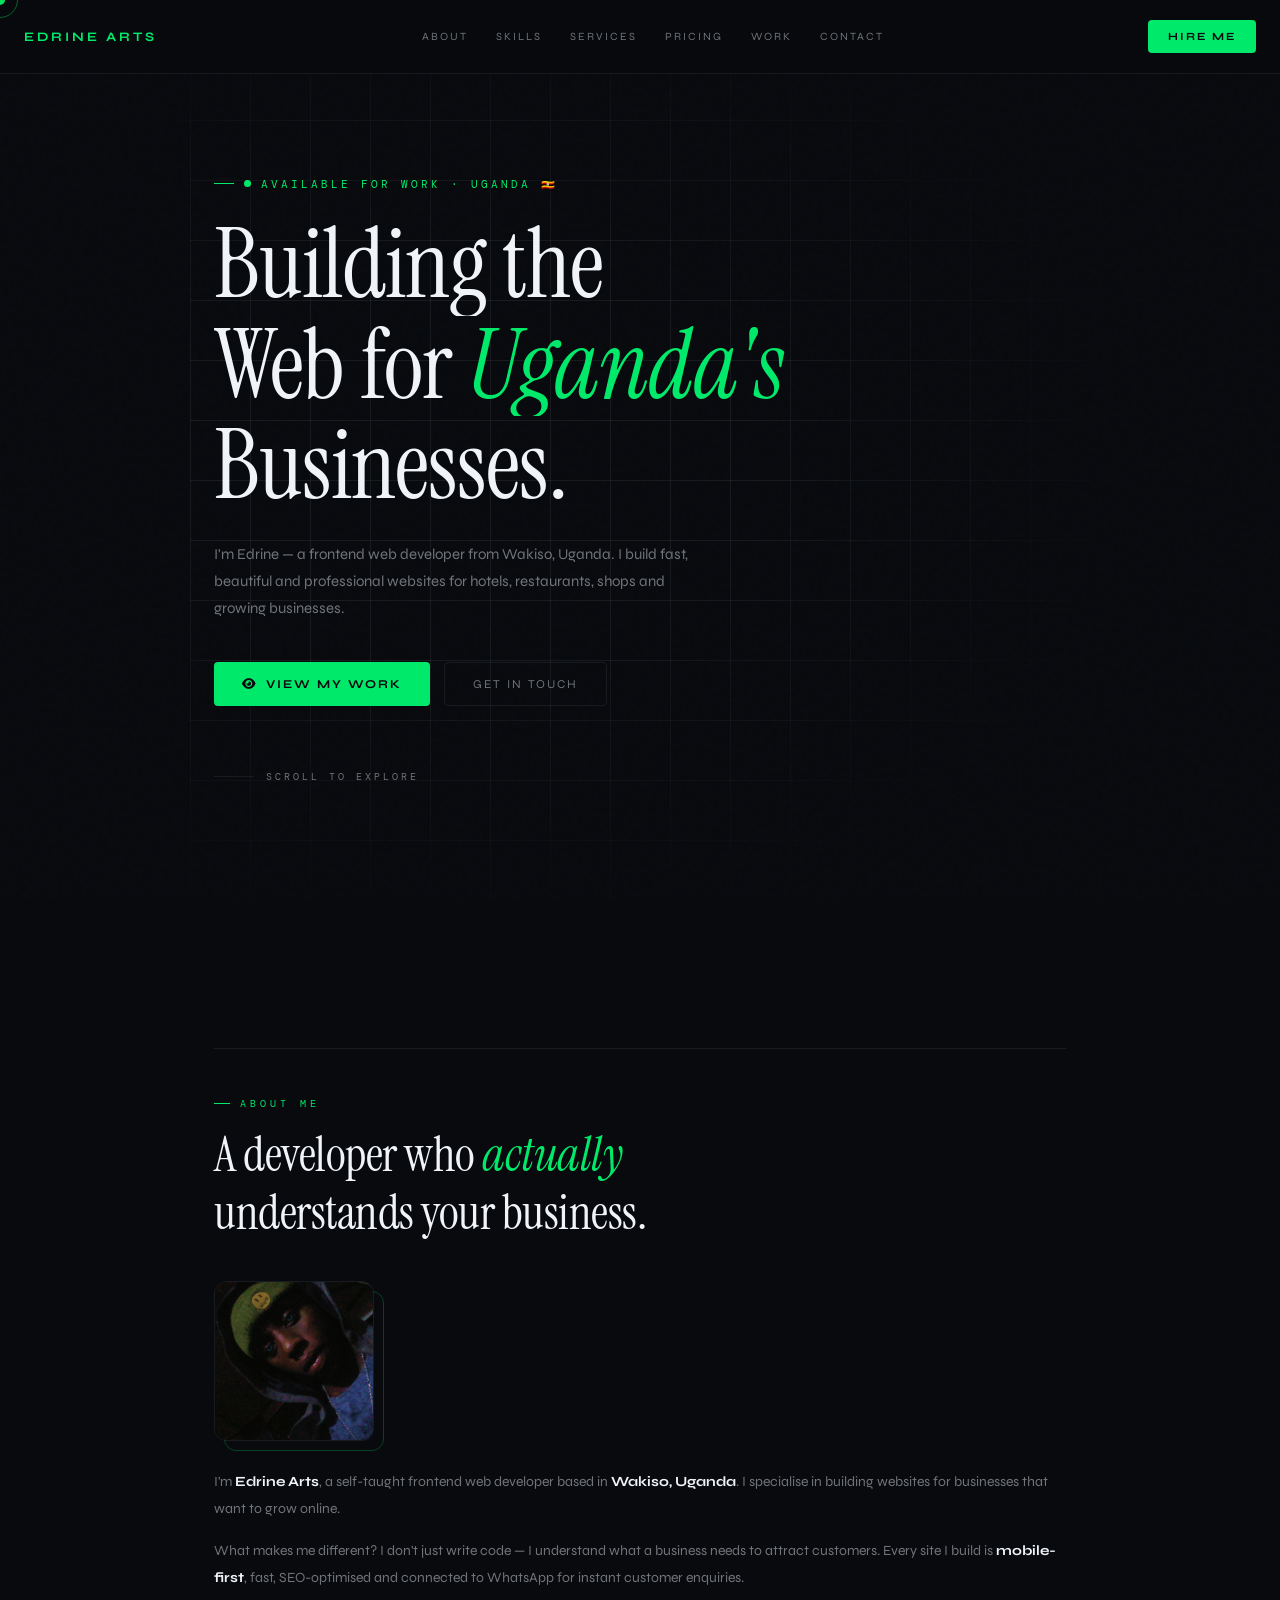
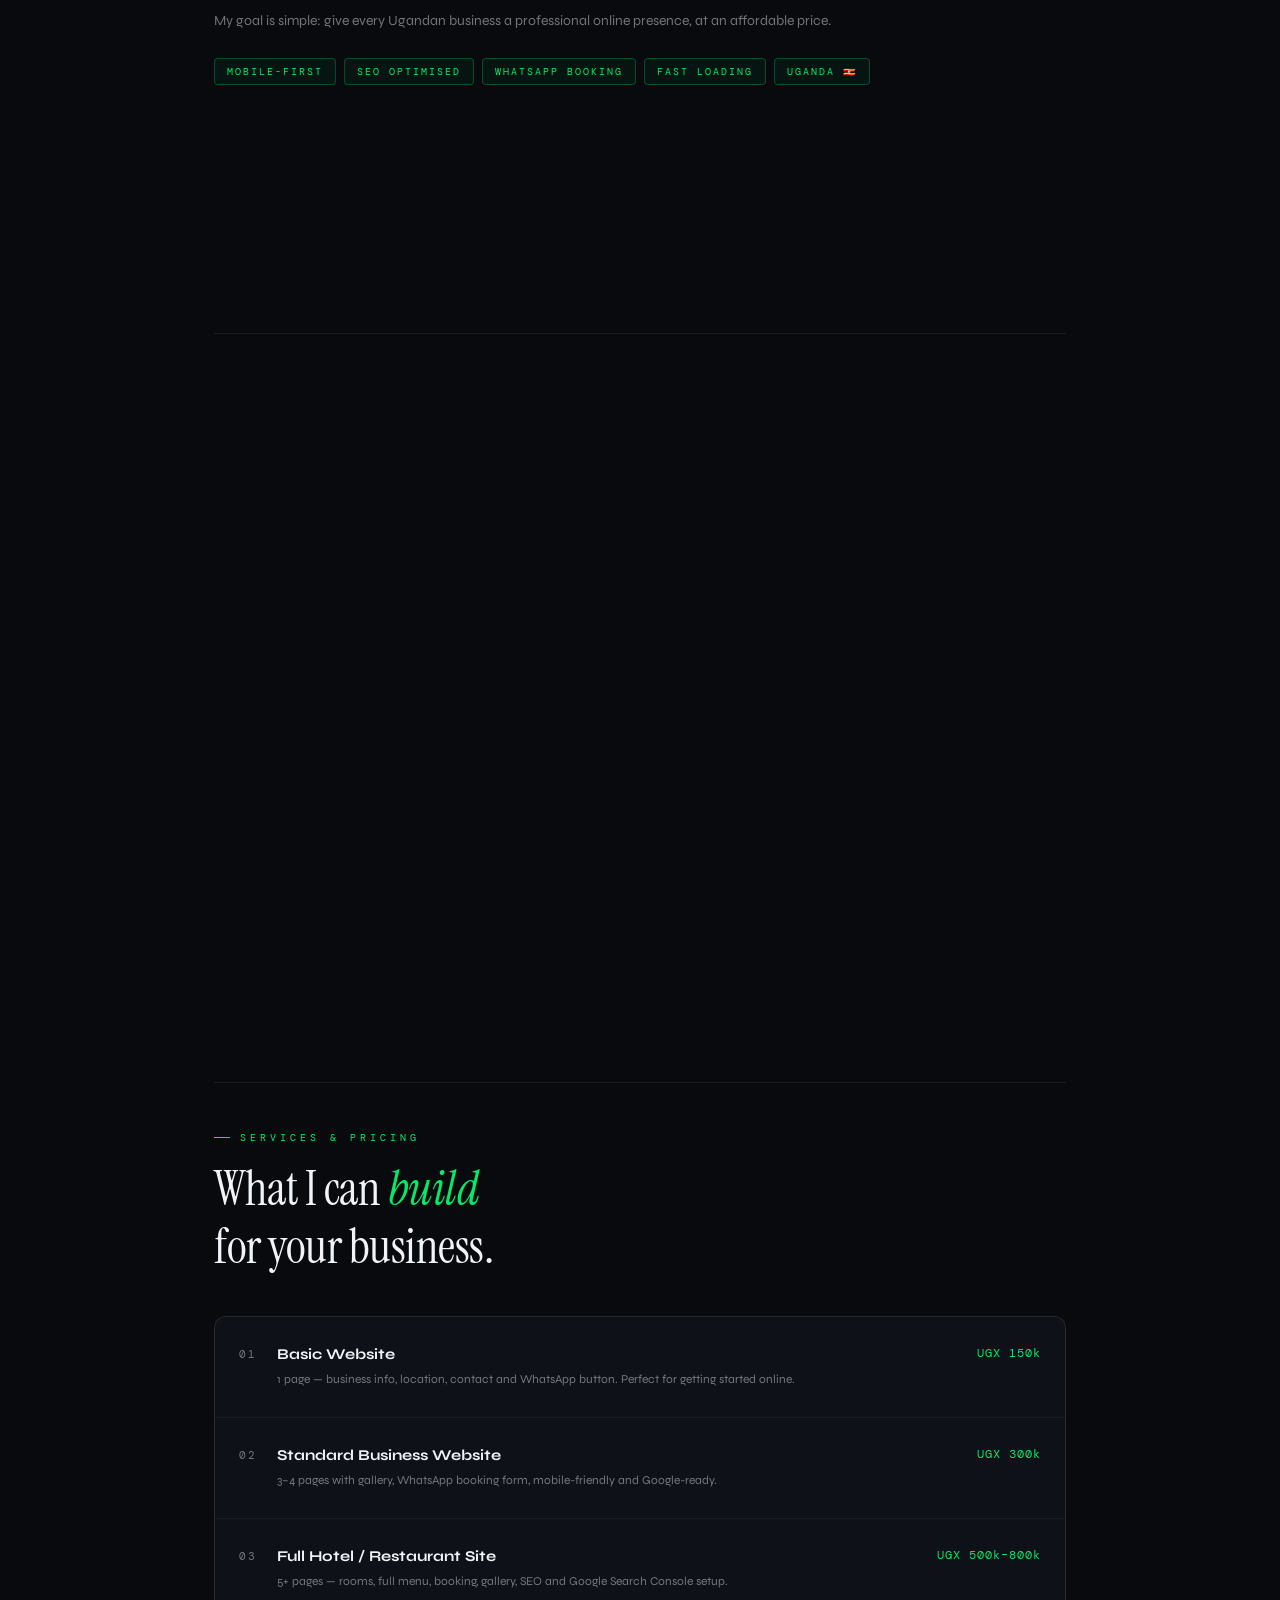
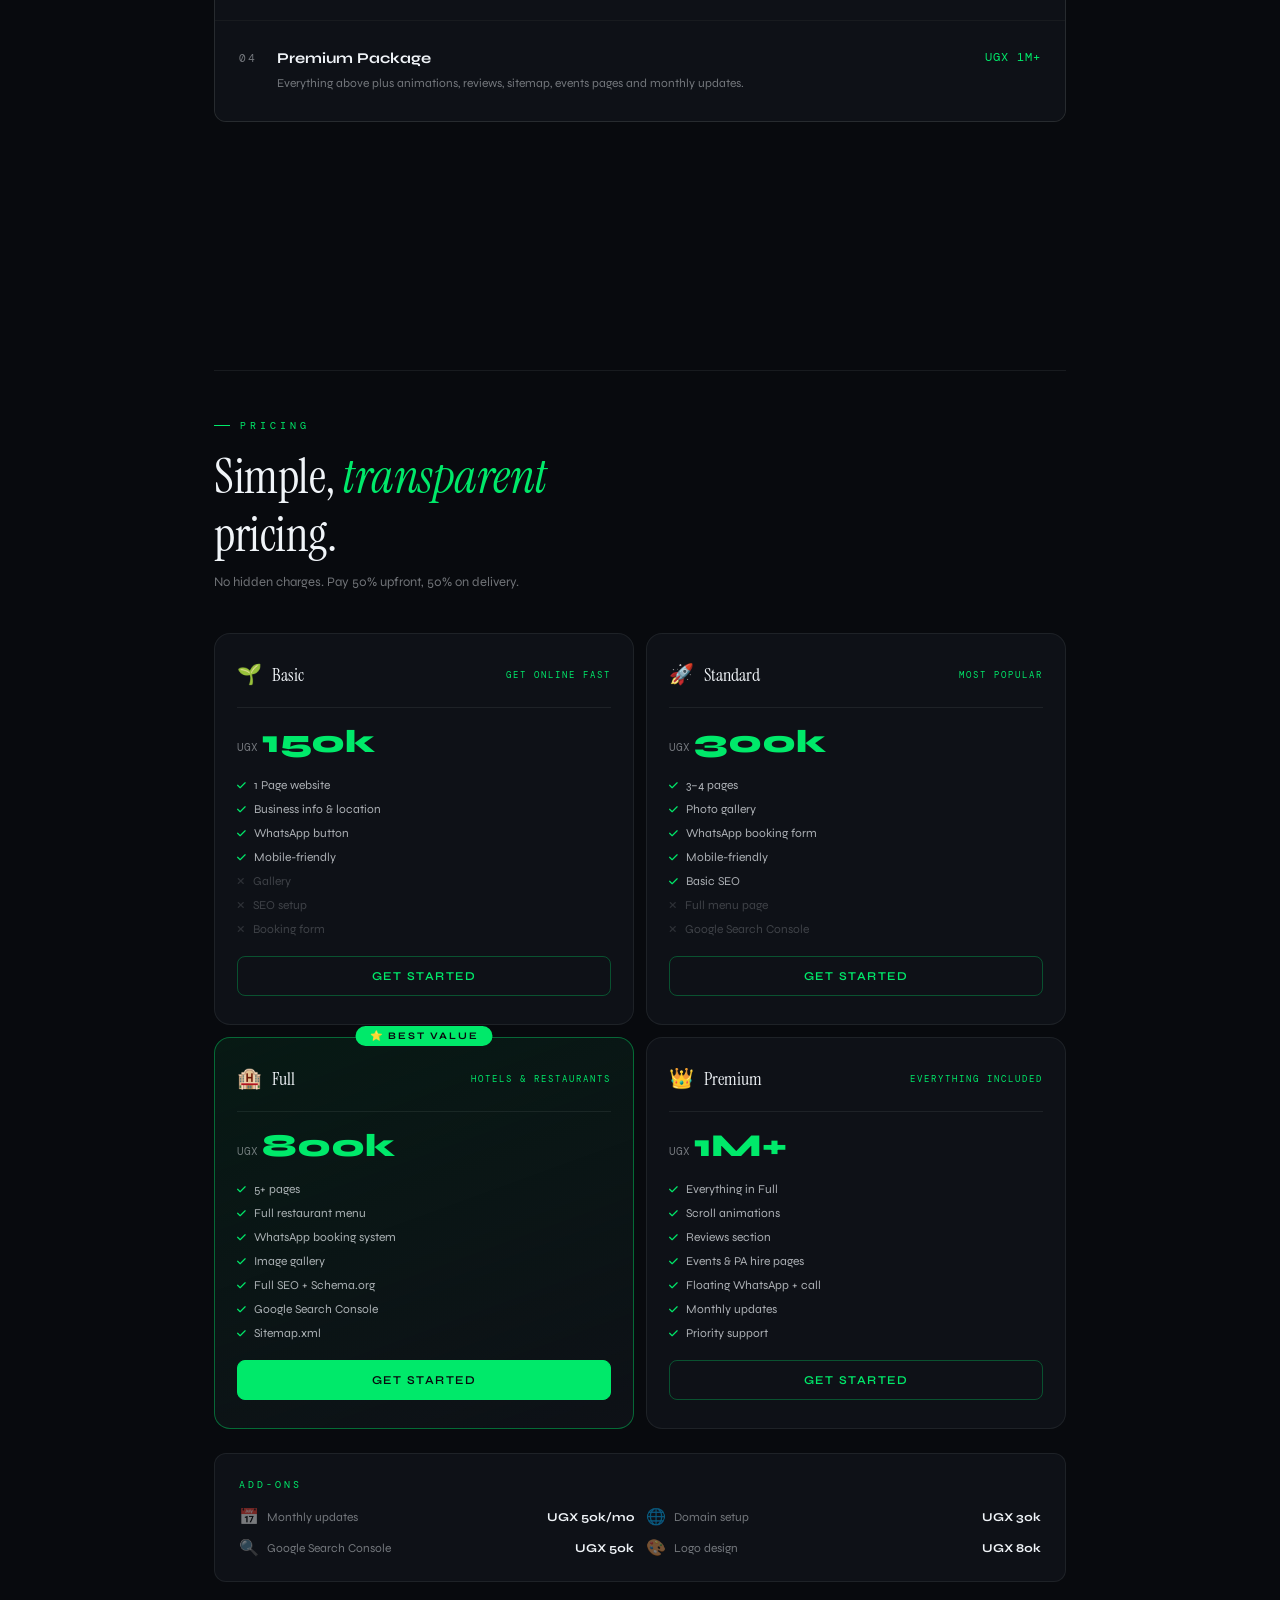
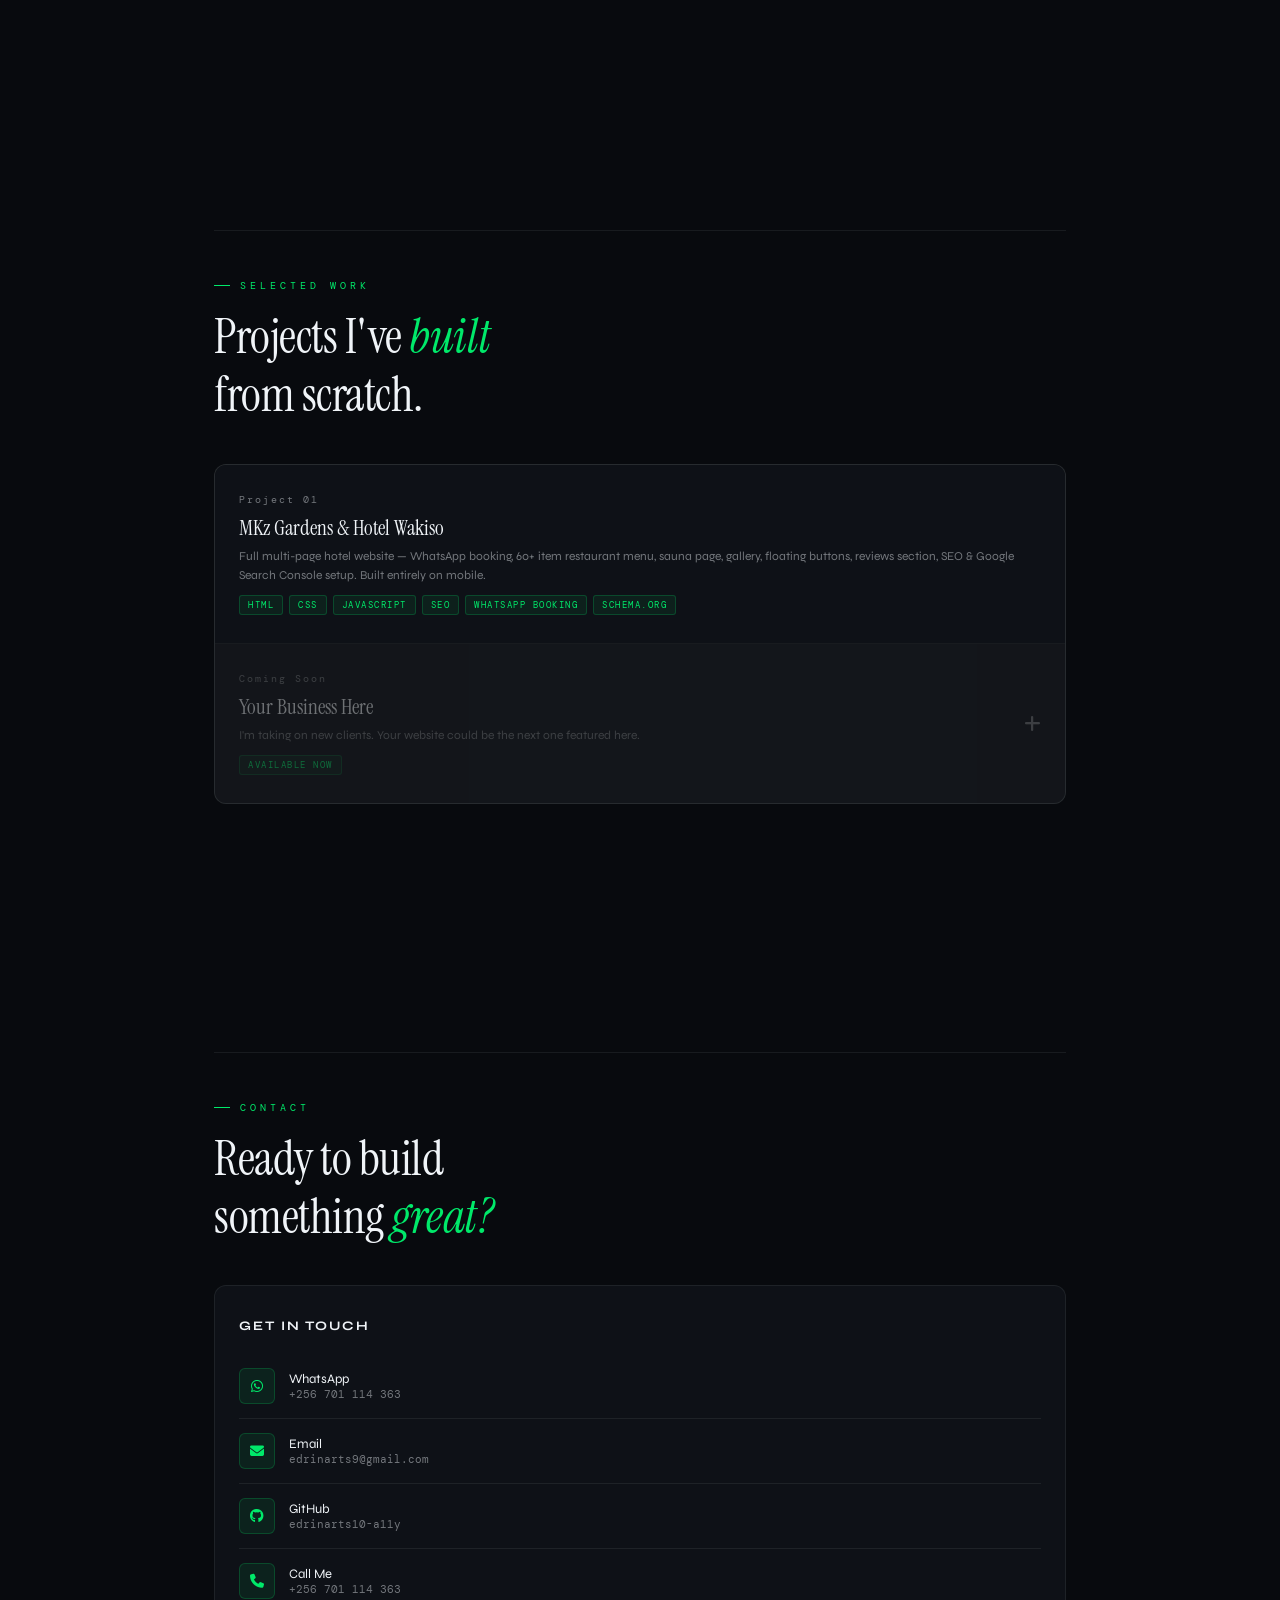
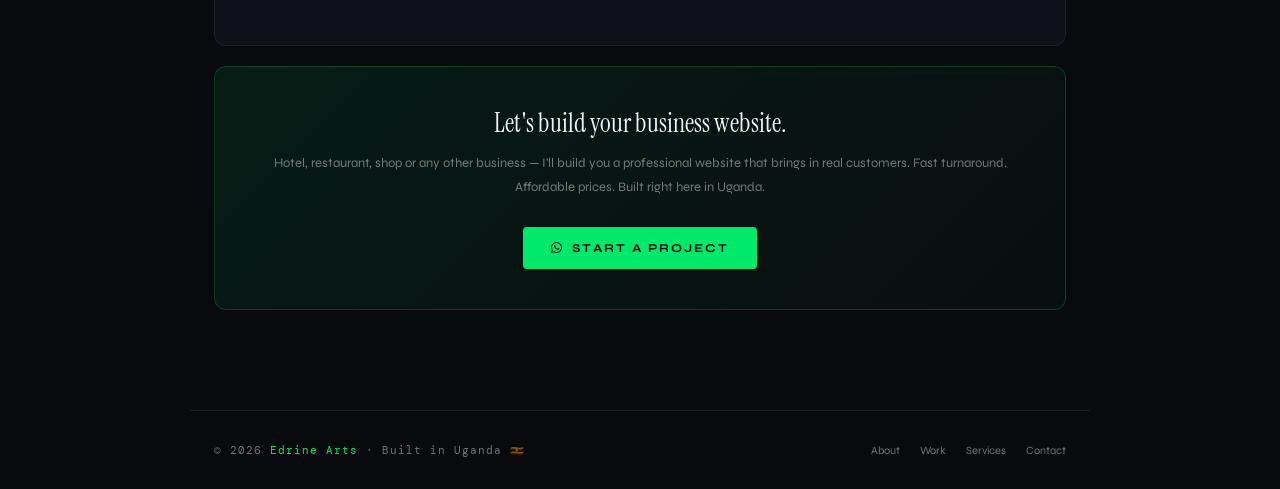
==== commit a6404efc: "Add files via upload" ====
--- a/index.html
+++ b/index.html
@@ -360,20 +360,6 @@
       <div class="proj-arrow"><i class="fas fa-arrow-up-right"></i></div>
     </a>
 
-    <a href="https://edrinarts10-a11y.github.io/WAYNE-SPOT-HOTEL/index.html" target="_blank" class="project-row">
-      <div>
-        <div class="proj-num">Project 02</div>
-        <div class="proj-name">Wayne Spot Hotel</div>
-        <p class="proj-desc">Modern responsive hotel website with room showcase, booking integration and mobile-first design.</p>
-        <div class="proj-tags">
-          <span class="proj-tag">HTML</span>
-          <span class="proj-tag">CSS</span>
-          <span class="proj-tag">JavaScript</span>
-          <span class="proj-tag">Responsive</span>
-        </div>
-      </div>
-      <div class="proj-arrow"><i class="fas fa-arrow-up-right"></i></div>
-    </a>
 
     <div class="project-row coming-soon">
       <div>
